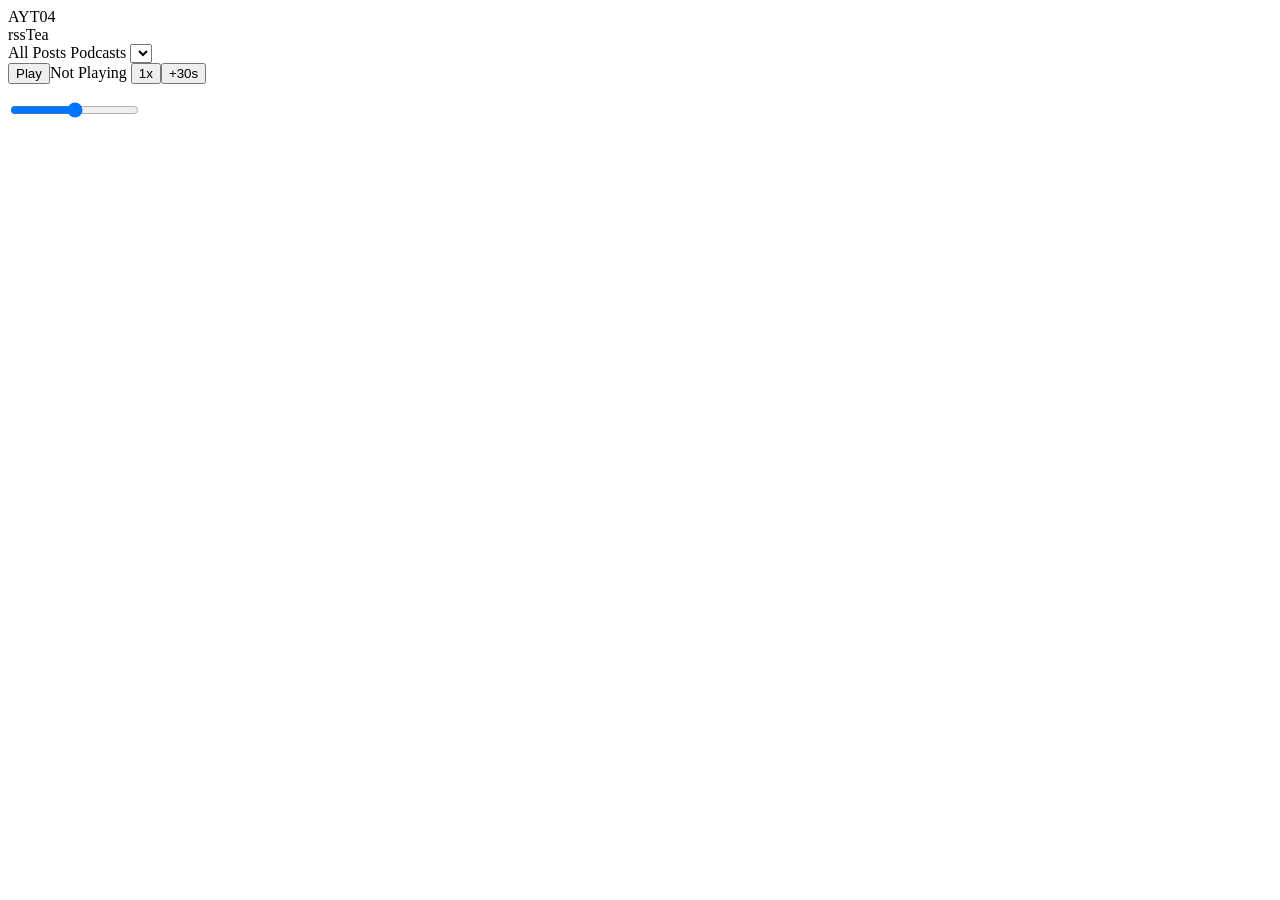
==== base.html @ 6662a685 "more creators" ====
<!DOCTYPE html><html><head>
    <title>AYT04</title>
    <meta name="description" content="rssTea is a fast, lightweight RSS and podcast Web Viewer that can be hosted On Github Pages."/>
    <link rel="shortcut icon" href="favicon.ico"> 
  <link rel="icon" href="favicon.png">
<link rel="manifest" href="manifest.json" />
 <meta name="apple-mobile-web-app-capable" content="yes" />
    <meta name="apple-mobile-web-app-title" content="rdx" />
    <meta   name="apple-mobile-web-app-status-bar-style" content="default" />
     <meta name="viewport" content="width=device-width, initial-scale=1.0, minimum-scale=1.0">
    <meta charset="utf-8">
    <link rel="stylesheet" href="theme.css" type="text/css">
</head>
<body>
<div id="header">AYT04</div>
    <div id="pcwrap">
<div id="filter"><div class="pclogo">rssTea</div><span id="filters">
<span class="tab active">All</span>
<span class="tab">Posts</span>
<span class="tab">Podcasts</span>
<select name="changechannel"><!-- options here --></select></span></div>
<div id="wrap">
<!-- posts here -->
</div>
    </div>
<div id="floating_player">
<div class="player_meta"><button id="playpausebutton">Play</button><span id="title">Not Playing</span> <button id="speed">1x</button><button id="plus30">+30s</button></div>
  <div id="timeline_wrap">
  <ul id="chapters"></ul>
    <span id="current_time"></span>
    <span id="timeline">
<input type="range" id="seekbar" min="0" max="100" step="0.1">
</span>
    <span id="duration"></span>
  </div>
</div>

<script>
const tabs = document.querySelectorAll('.tab');
const posts = document.querySelectorAll('.post');
const select = document.querySelector('select[name="changechannel"]');
let selectedChannel = 'All';

select.addEventListener('change', () =>
{
    selectedChannel = select.value;
    posts.forEach(post =>
    {
        const channel = post.getAttribute('data-channel');
        if (selectedChannel === 'All' || channel === selectedChannel)
        {
            post.style.display = 'block';
        }
        else
        {
            post.style.display = 'none';
        }
    });
    tabs.forEach(tab =>
    {
        tab.classList.remove('active');
        select.classList.add('selected');
    });

});

tabs.forEach(tab =>
{
    tab.addEventListener('click', () =>
    {
        tabs.forEach(tab =>
        {
            tab.classList.remove('active');
        });
        tab.classList.add('active');
        const filter = tab.textContent.trim();
        posts.forEach(post =>
        {
            const audio = parseInt(post.getAttribute('data-audio'));
            const channel = post.getAttribute('data-channel');
            if (filter === 'All' || (filter === 'Posts' && audio === 0) || (filter === 'Podcasts' && audio === 1))
            {
                post.style.display = 'block';
            }
            else
            {
                post.style.display = 'none';
            }
        });

        select.value = 'All';
        select.classList.remove('selected');
    });
});


document.addEventListener('DOMContentLoaded', function ()
{
    const btns = document.querySelectorAll('.audio button[data-aid]');
    let caudio = null;
    let ppBtn = null;
    const fpBtn = document.querySelector('#floating_player #playpausebutton');
    const tl = document.querySelector('#timeline');
    const fsb = document.querySelector('#seekbar');

    fpBtn.addEventListener('click', function ()
    {
        togglePP();
    });

    function togglePP()
    {
        if (caudio && caudio.paused)
        {
            caudio.play();
        }
        else if (caudio)
        {
            caudio.pause();
        }
    }

    tl.addEventListener('input', function (e)
    {
        const seekPercentage = fsb.value;
        const seekTime = (seekPercentage / 100) * caudio.duration;
        caudio.currentTime = seekTime;
    });

    const speeds = [1, 1.2, 1.5, 1.75, 2];
    let currentSpeedIndex = 0;
    document.getElementById('speed').addEventListener('click', () =>
    {
        currentSpeedIndex = (currentSpeedIndex + 1) % speeds.length;
        const speed = speeds[currentSpeedIndex];
        caudio.playbackRate = speed;
        document.getElementById('speed').innerText = speed + 'x';
        updatePositionState();
    });
    document.getElementById('plus30').addEventListener('click', () =>
    {
        caudio.currentTime += 30;
    });

    function updateAudioTime()
    {
        const currentTime = caudio.currentTime;
        const formattedCurrentTime = formatTime(currentTime);
        const formattedDuration = formatTime(caudio.duration);

        document.getElementById('current_time').textContent = formattedCurrentTime;
        document.getElementById('duration').textContent = formattedDuration;
        const progress = (currentTime / caudio.duration) * 100;
        fsb.value = progress;
    }

    function playTime()
    {
        navigator.mediaSession.playbackState = 'playing';
        fpBtn.classList.toggle('playing');
        ppBtn.classList.toggle('playing');
        updatePositionState();
    }

    function pauseTime()
    {
        navigator.mediaSession.playbackState = 'paused';
        fpBtn.classList.toggle('playing');
        ppBtn.classList.toggle('playing');
        updatePositionState();
    }


    function formatTime(time)
    {
        const minutes = Math.floor(time / 60);
        const seconds = Math.floor(time % 60);
        return ('0' + minutes).slice(-2) + ':' + ('0' + seconds).slice(-2);
    }

    btns.forEach(function (btn)
    {
        btn.addEventListener('click', function ()
        {
            const aid = this.getAttribute('data-aid');
            const audioElem = document.querySelector('audio[aid="' + aid + '"]');
            changePlayback(audioElem);
        });
    });

    function changePlayback(audioElem)
    {
        const prevPPBtn = ppBtn;
        ppBtn = document.querySelector('[data-aid="' + audioElem.getAttribute('aid') + '"]');
        const src = audioElem.getAttribute('src');

        if (caudio && caudio !== audioElem)
        {
            caudio.pause();
            caudio.removeEventListener('timeupdate', updateAudioTime);
            caudio.removeEventListener('play', playTime);
            caudio.removeEventListener('pause', pauseTime);

            prevPPBtn.classList.remove('playing');
            fpBtn.classList.remove('playing');
            fsb.value = '0';

            if (audioElem.readyState >= 1)
            {
                startPlayback(audioElem);
            }
            else
            {
                audioElem.addEventListener('loadedmetadata', function ()
                {
                    startPlayback(audioElem);
                });
            }
        }
        else if (caudio)
        {
            togglePP();
        }
        else
        {
            if (audioElem.readyState >= 1)
            {
                startPlayback(audioElem);
            }
            else
            {
                audioElem.addEventListener('loadedmetadata', function ()
                {
                    startPlayback(audioElem);
                });
            }
        }
    }

    function updatePositionState()
    {
        navigator.mediaSession.setPositionState(
        {
            duration: caudio.duration,
            playbackRate: caudio.playbackRate,
            position: caudio.currentTime,
        });
    }

    function startPlayback(audioElem)
    {

        const fp = document.querySelector('#floating_player');
        const closestPost = audioElem.closest('.post');
        document.querySelectorAll('.post.nowplaying').forEach(e => e.classList.remove('nowplaying'));
        closestPost.classList.add('nowplaying');
        const h2text = closestPost.querySelector('h2').textContent;
        document.getElementById('title').innerHTML = h2text;
        caudio = audioElem;
        caudio.addEventListener('timeupdate', updateAudioTime);
        caudio.addEventListener('play', playTime);
        caudio.addEventListener('pause', pauseTime);
        const audioDur = caudio.duration;
        const formattedDur = formatTime(audioDur);
        document.getElementById('duration').textContent = formattedDur;
        fp.style.display = 'block';
        setTimeout(function ()
        {
            fp.classList.add("show");
        }, 10);
        caudio.play();

        document.getElementById('speed').innerText = caudio.playbackRate + 'x';
        const mediaAlbumArt = 'https://images1-focus-opensocial.googleusercontent.com/gadgets/proxy?url=' + encodeURIComponent(closestPost.querySelector('img').src) + '&container=ig';
        navigator.mediaSession.metadata = new MediaMetadata(
        {
            title: h2text,
            artist: closestPost.querySelector('.channel').textContent,
            album: "rssTea",
            artwork: [
        //    {
        //        src: mediaAlbumArt + '&resize_w=128&resize_h=128',
        //        sizes: "128x128",
        //        type: "image/png",
        //    },
        //    {
        //        src: mediaAlbumArt + '&resize_w=96&resize_h=96',
        //        sizes: "96x96",
        //        type: "image/png",
        //    },
        //    {
        //        src: mediaAlbumArt + '&resize_w=192&resize_h=192',
        //        sizes: "192x192",
        //        type: "image/png",
        //    },
            {
                src: closestPost.querySelector('img').src,
            }, ],
        });


        const totalAids = document.querySelectorAll('[data-aid]').length;
        let nextAid = Math.floor(audioElem.getAttribute('aid')) + 1;
        let prevAid = Math.floor(audioElem.getAttribute('aid')) - 1;
        if (nextAid > totalAids - 1)
        {
            nextAid = 0;
        }
        if (prevAid < 0)
        {
            prevAid = totalAids - 1;
        }

        navigator.mediaSession.setActionHandler("play", () =>
        {
            caudio.play();
        });
        navigator.mediaSession.setActionHandler("pause", () =>
        {
            caudio.pause();
        });
        // navigator.mediaSession.setActionHandler("seekto", (details) => {
        //     console.log(details);
        //  if (details.fastSeek && caudio) {
        // const newTime = details.seekTime || 0;
        // caudio.currentTime = newTime;
        //  } else if (caudio) {
        // const currentTime = caudio.currentTime || 0;
        //  const seekTime = details.seekTime || 0;
        //  caudio.currentTime = currentTime + seekTime;
        //  }
        //});


        navigator.mediaSession.setActionHandler(
            'nexttrack',
            () =>
            {
                changePlayback(document.querySelector("[aid=\"" + nextAid + "\"]"));
            }
        );
        navigator.mediaSession.setActionHandler(
            'previoustrack',
            () =>
            {
                changePlayback(document.querySelector("[aid=\"" + prevAid + "\"]"));
            }
        );
        navigator.mediaSession.setActionHandler('seekbackward', (details) =>
        {
            caudio.currentTime = caudio.currentTime - (details.seekOffset || 10);
            updatePositionState();
        });
        navigator.mediaSession.setActionHandler('seekforward', (details) =>
        {
            caudio.currentTime = caudio.currentTime + (details.seekOffset || 10);
            updatePositionState();
        });

    }


});


const deviceWidth = screen.width;
const deviceHeight = screen.height;
const pixelRatio = window.devicePixelRatio || 1;

const canvas = document.createElement('canvas');
const ctx = canvas.getContext('2d');

canvas.width = deviceWidth * pixelRatio;
canvas.height = deviceHeight * pixelRatio;

ctx.fillStyle = 'white';
if (window.matchMedia && window.matchMedia('(prefers-color-scheme: dark)').matches)
{
    ctx.fillStyle = 'black';

}

ctx.fillRect(0, 0, canvas.width, canvas.height);
const iconImage = new Image();
iconImage.src = 'apple-touch-icon.png';

iconImage.onload = function ()
{
    const x = (canvas.width - iconImage.width) / 2;
    const y = (canvas.height - iconImage.height) / 2;

    ctx.drawImage(iconImage, x, y);

    const imageDataURL = canvas.toDataURL('image/png');

    const appleTouchStartupImageLink = document.createElement('link');
    appleTouchStartupImageLink.setAttribute('rel', 'apple-touch-startup-image');
    appleTouchStartupImageLink.setAttribute('href', imageDataURL);
    document.head.appendChild(appleTouchStartupImageLink);
};
        
</script>
</body>
</html>
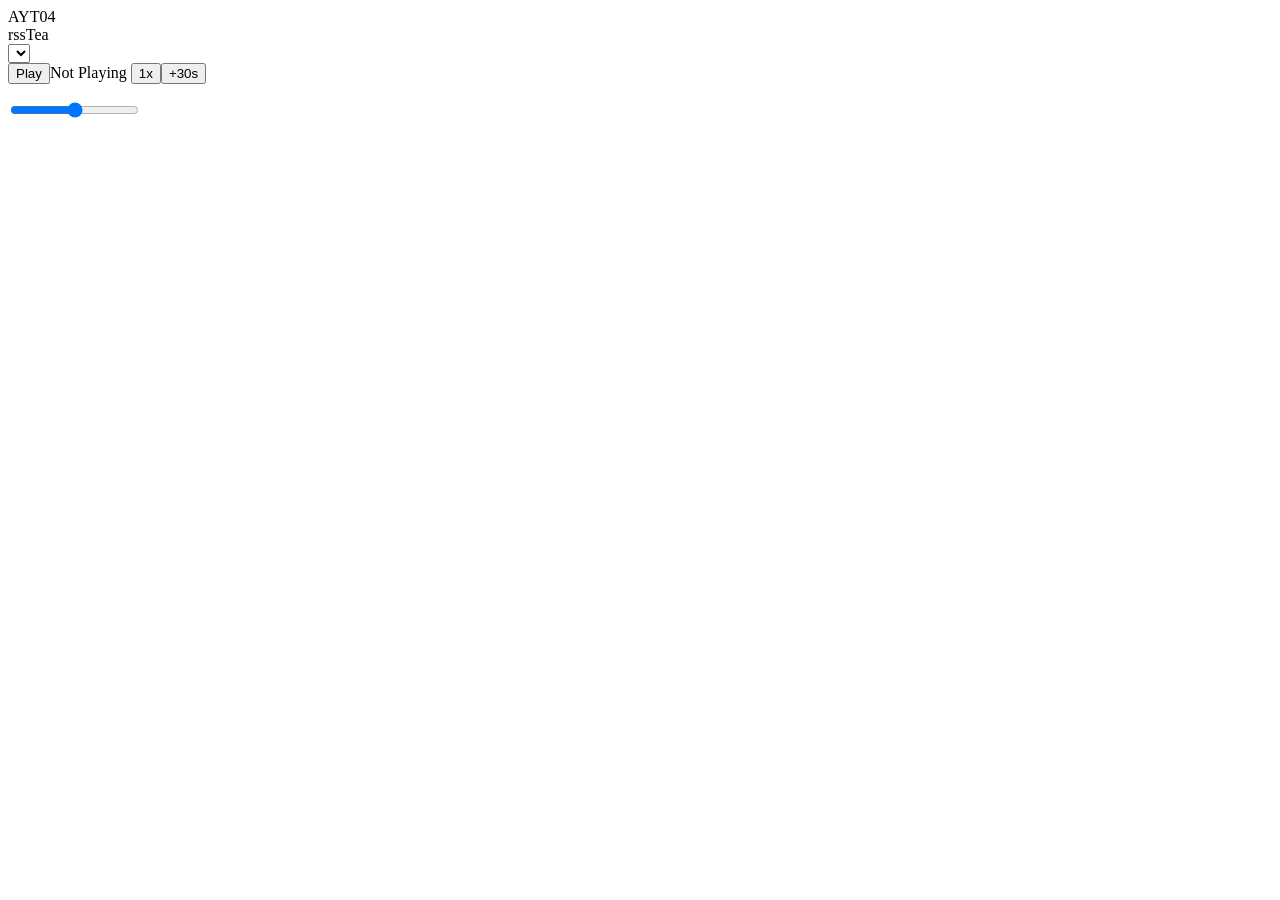
==== commit 35b9a24a: "Update base.html" ====
--- a/base.html
+++ b/base.html
@@ -1,5 +1,5 @@
 <!DOCTYPE html><html><head>
-    <title>AYT04</title>
+    <title>rssTea - RSS Reader Web App Hosted On Github</title>
     <meta name="description" content="rssTea is a fast, lightweight RSS and podcast Web Viewer that can be hosted On Github Pages."/>
     <link rel="shortcut icon" href="favicon.ico"> 
   <link rel="icon" href="favicon.png">
@@ -15,9 +15,6 @@
 <div id="header">AYT04</div>
     <div id="pcwrap">
 <div id="filter"><div class="pclogo">rssTea</div><span id="filters">
-<span class="tab active">All</span>
-<span class="tab">Posts</span>
-<span class="tab">Podcasts</span>
 <select name="changechannel"><!-- options here --></select></span></div>
 <div id="wrap">
 <!-- posts here -->
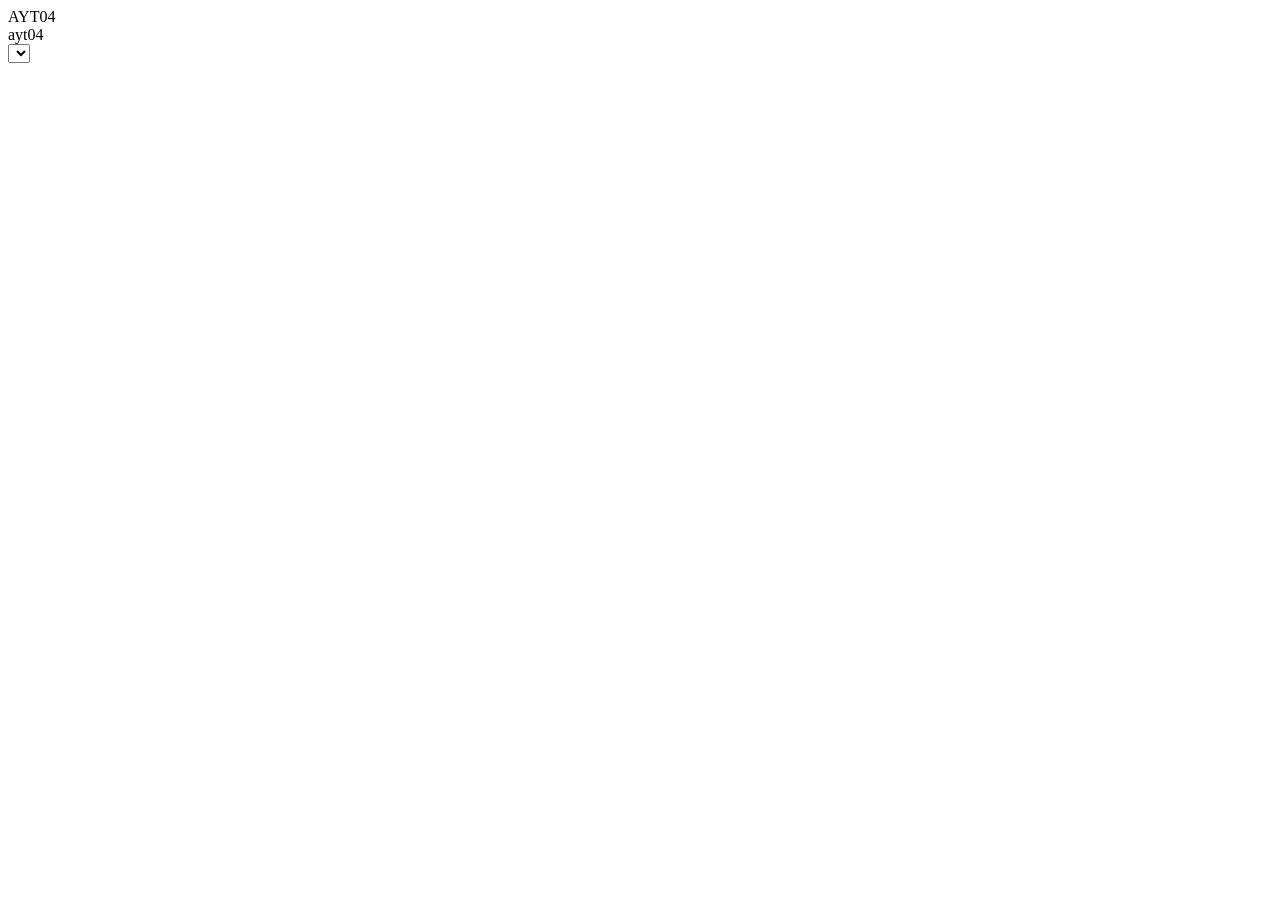
==== commit e8f13d53: "no audio" ====
--- a/base.html
+++ b/base.html
@@ -1,5 +1,5 @@
 <!DOCTYPE html><html><head>
-    <title>rssTea - RSS Reader Web App Hosted On Github</title>
+    <title>AYT04 - RSS Reader</title>
     <meta name="description" content="rssTea is a fast, lightweight RSS and podcast Web Viewer that can be hosted On Github Pages."/>
     <link rel="shortcut icon" href="favicon.ico"> 
   <link rel="icon" href="favicon.png">
@@ -14,25 +14,19 @@
 <body>
 <div id="header">AYT04</div>
     <div id="pcwrap">
-<div id="filter"><div class="pclogo">rssTea</div><span id="filters">
+<div id="filter"><div class="pclogo">ayt04</div><span id="filters">
 <select name="changechannel"><!-- options here --></select></span></div>
 <div id="wrap">
 <!-- posts here -->
-</div>
-    </div>
-<div id="floating_player">
-<div class="player_meta"><button id="playpausebutton">Play</button><span id="title">Not Playing</span> <button id="speed">1x</button><button id="plus30">+30s</button></div>
-  <div id="timeline_wrap">
-  <ul id="chapters"></ul>
-    <span id="current_time"></span>
-    <span id="timeline">
-<input type="range" id="seekbar" min="0" max="100" step="0.1">
-</span>
-    <span id="duration"></span>
-  </div>
-</div>
 
 <script>
+    // I'll plan on studying this later,
+    // not that i don't wanna risk breaking
+    // this, i just want to take some time to adjust and learn
+    // some JS/PHP. I think most of this could be removed as,
+    // I am stripping out audio and podcasting for, since my
+    //feeds aren't podcasts, or more traditionally on youtube,
+    //odysee & PeerTube.
 const tabs = document.querySelectorAll('.tab');
 const posts = document.querySelectorAll('.post');
 const select = document.querySelector('select[name="changechannel"]');
@@ -151,21 +145,21 @@
         fsb.value = progress;
     }
 
-    function playTime()
-    {
-        navigator.mediaSession.playbackState = 'playing';
-        fpBtn.classList.toggle('playing');
-        ppBtn.classList.toggle('playing');
-        updatePositionState();
-    }
-
-    function pauseTime()
-    {
-        navigator.mediaSession.playbackState = 'paused';
-        fpBtn.classList.toggle('playing');
-        ppBtn.classList.toggle('playing');
-        updatePositionState();
-    }
+    // function playTime()
+    // {
+    //     navigator.mediaSession.playbackState = 'playing';
+    //     fpBtn.classList.toggle('playing');
+    //     ppBtn.classList.toggle('playing');
+    //     updatePositionState();
+    // }
+
+    // function pauseTime()
+    // {
+    //     navigator.mediaSession.playbackState = 'paused';
+    //     fpBtn.classList.toggle('playing');
+    //     ppBtn.classList.toggle('playing');
+    //     updatePositionState();
+    // }
 
 
     function formatTime(time)
@@ -175,64 +169,64 @@
         return ('0' + minutes).slice(-2) + ':' + ('0' + seconds).slice(-2);
     }
 
-    btns.forEach(function (btn)
-    {
-        btn.addEventListener('click', function ()
-        {
-            const aid = this.getAttribute('data-aid');
-            const audioElem = document.querySelector('audio[aid="' + aid + '"]');
-            changePlayback(audioElem);
-        });
-    });
-
-    function changePlayback(audioElem)
-    {
-        const prevPPBtn = ppBtn;
-        ppBtn = document.querySelector('[data-aid="' + audioElem.getAttribute('aid') + '"]');
-        const src = audioElem.getAttribute('src');
-
-        if (caudio && caudio !== audioElem)
-        {
-            caudio.pause();
-            caudio.removeEventListener('timeupdate', updateAudioTime);
-            caudio.removeEventListener('play', playTime);
-            caudio.removeEventListener('pause', pauseTime);
-
-            prevPPBtn.classList.remove('playing');
-            fpBtn.classList.remove('playing');
-            fsb.value = '0';
-
-            if (audioElem.readyState >= 1)
-            {
-                startPlayback(audioElem);
-            }
-            else
-            {
-                audioElem.addEventListener('loadedmetadata', function ()
-                {
-                    startPlayback(audioElem);
-                });
-            }
-        }
-        else if (caudio)
-        {
-            togglePP();
-        }
-        else
-        {
-            if (audioElem.readyState >= 1)
-            {
-                startPlayback(audioElem);
-            }
-            else
-            {
-                audioElem.addEventListener('loadedmetadata', function ()
-                {
-                    startPlayback(audioElem);
-                });
-            }
-        }
-    }
+    // btns.forEach(function (btn)
+    // {
+    //     btn.addEventListener('click', function ()
+    //     {
+    //         const aid = this.getAttribute('data-aid');
+    //         const audioElem = document.querySelector('audio[aid="' + aid + '"]');
+    //         changePlayback(audioElem);
+    //     });
+    // });
+
+    // function changePlayback(audioElem)
+    // {
+    //     const prevPPBtn = ppBtn;
+    //     ppBtn = document.querySelector('[data-aid="' + audioElem.getAttribute('aid') + '"]');
+    //     const src = audioElem.getAttribute('src');
+
+    //     if (caudio && caudio !== audioElem)
+    //     {
+    //         caudio.pause();
+    //         caudio.removeEventListener('timeupdate', updateAudioTime);
+    //         caudio.removeEventListener('play', playTime);
+    //         caudio.removeEventListener('pause', pauseTime);
+
+    //         prevPPBtn.classList.remove('playing');
+    //         fpBtn.classList.remove('playing');
+    //         fsb.value = '0';
+
+    //         if (audioElem.readyState >= 1)
+    //         {
+    //             startPlayback(audioElem);
+    //         }
+    //         else
+    //         {
+    //             audioElem.addEventListener('loadedmetadata', function ()
+    //             {
+    //                 startPlayback(audioElem);
+    //             });
+    //         }
+    //     }
+    //     else if (caudio)
+    //     {
+    //         togglePP();
+    //     }
+    //     else
+    //     {
+    //         if (audioElem.readyState >= 1)
+    //         {
+    //             startPlayback(audioElem);
+    //         }
+    //         else
+    //         {
+    //             audioElem.addEventListener('loadedmetadata', function ()
+    //             {
+    //                 startPlayback(audioElem);
+    //             });
+    //         }
+    //     }
+    // }
 
     function updatePositionState()
     {
@@ -244,117 +238,117 @@
         });
     }
 
-    function startPlayback(audioElem)
-    {
-
-        const fp = document.querySelector('#floating_player');
-        const closestPost = audioElem.closest('.post');
-        document.querySelectorAll('.post.nowplaying').forEach(e => e.classList.remove('nowplaying'));
-        closestPost.classList.add('nowplaying');
-        const h2text = closestPost.querySelector('h2').textContent;
-        document.getElementById('title').innerHTML = h2text;
-        caudio = audioElem;
-        caudio.addEventListener('timeupdate', updateAudioTime);
-        caudio.addEventListener('play', playTime);
-        caudio.addEventListener('pause', pauseTime);
-        const audioDur = caudio.duration;
-        const formattedDur = formatTime(audioDur);
-        document.getElementById('duration').textContent = formattedDur;
-        fp.style.display = 'block';
-        setTimeout(function ()
-        {
-            fp.classList.add("show");
-        }, 10);
-        caudio.play();
-
-        document.getElementById('speed').innerText = caudio.playbackRate + 'x';
-        const mediaAlbumArt = 'https://images1-focus-opensocial.googleusercontent.com/gadgets/proxy?url=' + encodeURIComponent(closestPost.querySelector('img').src) + '&container=ig';
-        navigator.mediaSession.metadata = new MediaMetadata(
-        {
-            title: h2text,
-            artist: closestPost.querySelector('.channel').textContent,
-            album: "rssTea",
-            artwork: [
-        //    {
-        //        src: mediaAlbumArt + '&resize_w=128&resize_h=128',
-        //        sizes: "128x128",
-        //        type: "image/png",
-        //    },
-        //    {
-        //        src: mediaAlbumArt + '&resize_w=96&resize_h=96',
-        //        sizes: "96x96",
-        //        type: "image/png",
-        //    },
-        //    {
-        //        src: mediaAlbumArt + '&resize_w=192&resize_h=192',
-        //        sizes: "192x192",
-        //        type: "image/png",
-        //    },
-            {
-                src: closestPost.querySelector('img').src,
-            }, ],
-        });
-
-
-        const totalAids = document.querySelectorAll('[data-aid]').length;
-        let nextAid = Math.floor(audioElem.getAttribute('aid')) + 1;
-        let prevAid = Math.floor(audioElem.getAttribute('aid')) - 1;
-        if (nextAid > totalAids - 1)
-        {
-            nextAid = 0;
-        }
-        if (prevAid < 0)
-        {
-            prevAid = totalAids - 1;
-        }
-
-        navigator.mediaSession.setActionHandler("play", () =>
-        {
-            caudio.play();
-        });
-        navigator.mediaSession.setActionHandler("pause", () =>
-        {
-            caudio.pause();
-        });
-        // navigator.mediaSession.setActionHandler("seekto", (details) => {
-        //     console.log(details);
-        //  if (details.fastSeek && caudio) {
-        // const newTime = details.seekTime || 0;
-        // caudio.currentTime = newTime;
-        //  } else if (caudio) {
-        // const currentTime = caudio.currentTime || 0;
-        //  const seekTime = details.seekTime || 0;
-        //  caudio.currentTime = currentTime + seekTime;
-        //  }
-        //});
-
-
-        navigator.mediaSession.setActionHandler(
-            'nexttrack',
-            () =>
-            {
-                changePlayback(document.querySelector("[aid=\"" + nextAid + "\"]"));
-            }
-        );
-        navigator.mediaSession.setActionHandler(
-            'previoustrack',
-            () =>
-            {
-                changePlayback(document.querySelector("[aid=\"" + prevAid + "\"]"));
-            }
-        );
-        navigator.mediaSession.setActionHandler('seekbackward', (details) =>
-        {
-            caudio.currentTime = caudio.currentTime - (details.seekOffset || 10);
-            updatePositionState();
-        });
-        navigator.mediaSession.setActionHandler('seekforward', (details) =>
-        {
-            caudio.currentTime = caudio.currentTime + (details.seekOffset || 10);
-            updatePositionState();
-        });
-
-    }
+    // function startPlayback(audioElem)
+    // {
+
+    //     const fp = document.querySelector('#floating_player');
+    //     const closestPost = audioElem.closest('.post');
+    //     document.querySelectorAll('.post.nowplaying').forEach(e => e.classList.remove('nowplaying'));
+    //     closestPost.classList.add('nowplaying');
+    //     const h2text = closestPost.querySelector('h2').textContent;
+    //     document.getElementById('title').innerHTML = h2text;
+    //     caudio = audioElem;
+    //     caudio.addEventListener('timeupdate', updateAudioTime);
+    //     caudio.addEventListener('play', playTime);
+    //     caudio.addEventListener('pause', pauseTime);
+    //     const audioDur = caudio.duration;
+    //     const formattedDur = formatTime(audioDur);
+    //     document.getElementById('duration').textContent = formattedDur;
+    //     fp.style.display = 'block';
+    //     setTimeout(function ()
+    //     {
+    //         fp.classList.add("show");
+    //     }, 10);
+    //     caudio.play();
+
+    //     document.getElementById('speed').innerText = caudio.playbackRate + 'x';
+    //     const mediaAlbumArt = 'https://images1-focus-opensocial.googleusercontent.com/gadgets/proxy?url=' + encodeURIComponent(closestPost.querySelector('img').src) + '&container=ig';
+    //     navigator.mediaSession.metadata = new MediaMetadata(
+    //     {
+    //         title: h2text,
+    //         artist: closestPost.querySelector('.channel').textContent,
+    //         album: "rssTea",
+    //         artwork: [
+    //     //    {
+    //     //        src: mediaAlbumArt + '&resize_w=128&resize_h=128',
+    //     //        sizes: "128x128",
+    //     //        type: "image/png",
+    //     //    },
+    //     //    {
+    //     //        src: mediaAlbumArt + '&resize_w=96&resize_h=96',
+    //     //        sizes: "96x96",
+    //     //        type: "image/png",
+    //     //    },
+    //     //    {
+    //     //        src: mediaAlbumArt + '&resize_w=192&resize_h=192',
+    //     //        sizes: "192x192",
+    //     //        type: "image/png",
+    //     //    },
+    //         {
+    //             src: closestPost.querySelector('img').src,
+    //         }, ],
+    //     });
+
+
+    //     const totalAids = document.querySelectorAll('[data-aid]').length;
+    //     let nextAid = Math.floor(audioElem.getAttribute('aid')) + 1;
+    //     let prevAid = Math.floor(audioElem.getAttribute('aid')) - 1;
+    //     if (nextAid > totalAids - 1)
+    //     {
+    //         nextAid = 0;
+    //     }
+    //     if (prevAid < 0)
+    //     {
+    //         prevAid = totalAids - 1;
+    //     }
+
+    //     navigator.mediaSession.setActionHandler("play", () =>
+    //     {
+    //         caudio.play();
+    //     });
+    //     navigator.mediaSession.setActionHandler("pause", () =>
+    //     {
+    //         caudio.pause();
+    //     });
+    //     // navigator.mediaSession.setActionHandler("seekto", (details) => {
+    //     //     console.log(details);
+    //     //  if (details.fastSeek && caudio) {
+    //     // const newTime = details.seekTime || 0;
+    //     // caudio.currentTime = newTime;
+    //     //  } else if (caudio) {
+    //     // const currentTime = caudio.currentTime || 0;
+    //     //  const seekTime = details.seekTime || 0;
+    //     //  caudio.currentTime = currentTime + seekTime;
+    //     //  }
+    //     //});
+
+
+    //     navigator.mediaSession.setActionHandler(
+    //         'nexttrack',
+    //         () =>
+    //         {
+    //             changePlayback(document.querySelector("[aid=\"" + nextAid + "\"]"));
+    //         }
+    //     );
+    //     navigator.mediaSession.setActionHandler(
+    //         'previoustrack',
+    //         () =>
+    //         {
+    //             changePlayback(document.querySelector("[aid=\"" + prevAid + "\"]"));
+    //         }
+    //     );
+    //     navigator.mediaSession.setActionHandler('seekbackward', (details) =>
+    //     {
+    //         caudio.currentTime = caudio.currentTime - (details.seekOffset || 10);
+    //         updatePositionState();
+    //     });
+    //     navigator.mediaSession.setActionHandler('seekforward', (details) =>
+    //     {
+    //         caudio.currentTime = caudio.currentTime + (details.seekOffset || 10);
+    //         updatePositionState();
+    //     });
+
+    // }
 
 
 });
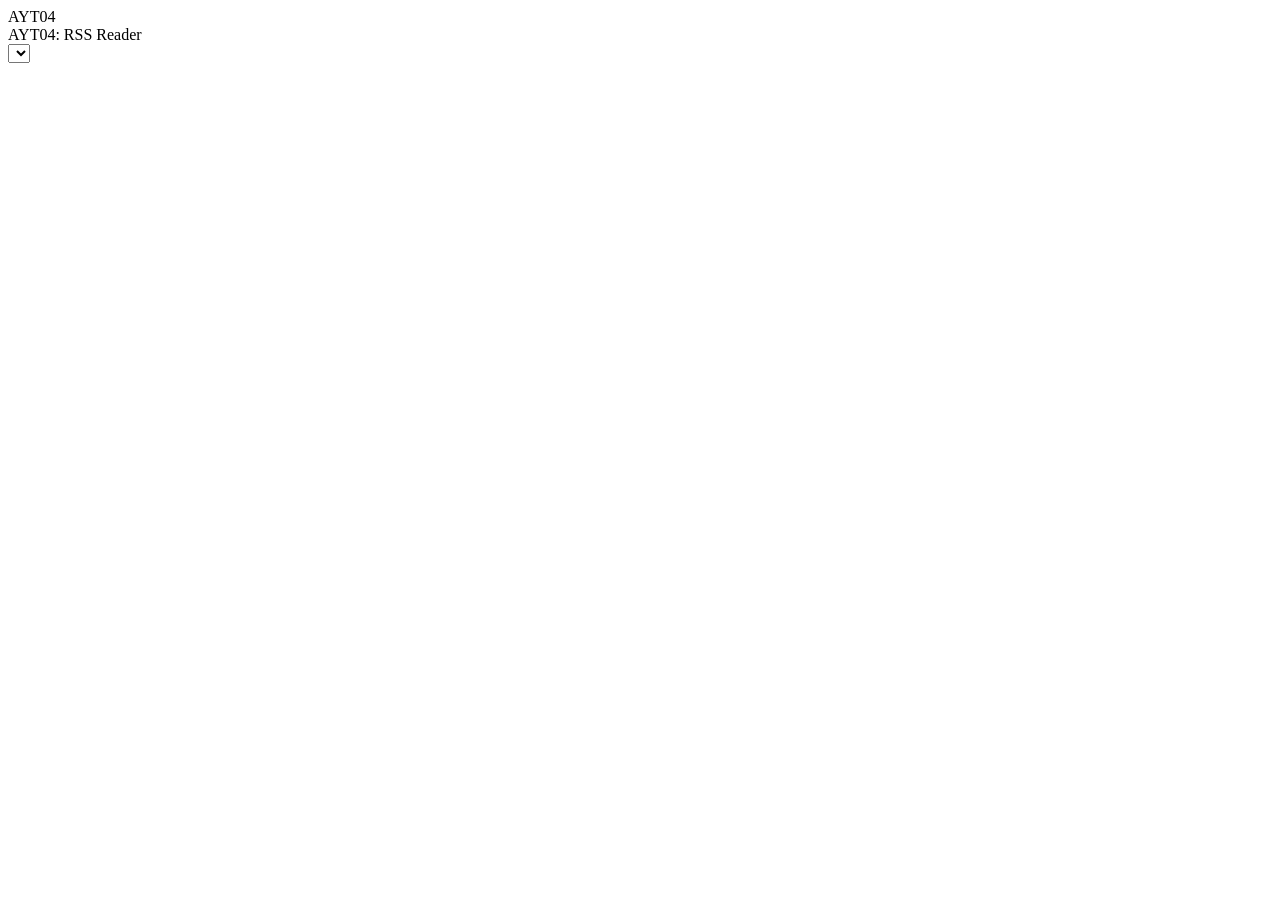
==== commit 60c600bc: "audio v2" ====
--- a/base.html
+++ b/base.html
@@ -14,7 +14,7 @@
 <body>
 <div id="header">AYT04</div>
     <div id="pcwrap">
-<div id="filter"><div class="pclogo">ayt04</div><span id="filters">
+<div id="filter"><div class="pclogo">AYT04: RSS Reader</div><span id="filters">
 <select name="changechannel"><!-- options here --></select></span></div>
 <div id="wrap">
 <!-- posts here -->
@@ -27,6 +27,8 @@
     // I am stripping out audio and podcasting for, since my
     //feeds aren't podcasts, or more traditionally on youtube,
     //odysee & PeerTube.
+    // UPDATE:
+    // I think, i hope this works..
 const tabs = document.querySelectorAll('.tab');
 const posts = document.querySelectorAll('.post');
 const select = document.querySelector('select[name="changechannel"]');
@@ -52,304 +54,6 @@
         tab.classList.remove('active');
         select.classList.add('selected');
     });
-
-});
-
-tabs.forEach(tab =>
-{
-    tab.addEventListener('click', () =>
-    {
-        tabs.forEach(tab =>
-        {
-            tab.classList.remove('active');
-        });
-        tab.classList.add('active');
-        const filter = tab.textContent.trim();
-        posts.forEach(post =>
-        {
-            const audio = parseInt(post.getAttribute('data-audio'));
-            const channel = post.getAttribute('data-channel');
-            if (filter === 'All' || (filter === 'Posts' && audio === 0) || (filter === 'Podcasts' && audio === 1))
-            {
-                post.style.display = 'block';
-            }
-            else
-            {
-                post.style.display = 'none';
-            }
-        });
-
-        select.value = 'All';
-        select.classList.remove('selected');
-    });
-});
-
-
-document.addEventListener('DOMContentLoaded', function ()
-{
-    const btns = document.querySelectorAll('.audio button[data-aid]');
-    let caudio = null;
-    let ppBtn = null;
-    const fpBtn = document.querySelector('#floating_player #playpausebutton');
-    const tl = document.querySelector('#timeline');
-    const fsb = document.querySelector('#seekbar');
-
-    fpBtn.addEventListener('click', function ()
-    {
-        togglePP();
-    });
-
-    function togglePP()
-    {
-        if (caudio && caudio.paused)
-        {
-            caudio.play();
-        }
-        else if (caudio)
-        {
-            caudio.pause();
-        }
-    }
-
-    tl.addEventListener('input', function (e)
-    {
-        const seekPercentage = fsb.value;
-        const seekTime = (seekPercentage / 100) * caudio.duration;
-        caudio.currentTime = seekTime;
-    });
-
-    const speeds = [1, 1.2, 1.5, 1.75, 2];
-    let currentSpeedIndex = 0;
-    document.getElementById('speed').addEventListener('click', () =>
-    {
-        currentSpeedIndex = (currentSpeedIndex + 1) % speeds.length;
-        const speed = speeds[currentSpeedIndex];
-        caudio.playbackRate = speed;
-        document.getElementById('speed').innerText = speed + 'x';
-        updatePositionState();
-    });
-    document.getElementById('plus30').addEventListener('click', () =>
-    {
-        caudio.currentTime += 30;
-    });
-
-    function updateAudioTime()
-    {
-        const currentTime = caudio.currentTime;
-        const formattedCurrentTime = formatTime(currentTime);
-        const formattedDuration = formatTime(caudio.duration);
-
-        document.getElementById('current_time').textContent = formattedCurrentTime;
-        document.getElementById('duration').textContent = formattedDuration;
-        const progress = (currentTime / caudio.duration) * 100;
-        fsb.value = progress;
-    }
-
-    // function playTime()
-    // {
-    //     navigator.mediaSession.playbackState = 'playing';
-    //     fpBtn.classList.toggle('playing');
-    //     ppBtn.classList.toggle('playing');
-    //     updatePositionState();
-    // }
-
-    // function pauseTime()
-    // {
-    //     navigator.mediaSession.playbackState = 'paused';
-    //     fpBtn.classList.toggle('playing');
-    //     ppBtn.classList.toggle('playing');
-    //     updatePositionState();
-    // }
-
-
-    function formatTime(time)
-    {
-        const minutes = Math.floor(time / 60);
-        const seconds = Math.floor(time % 60);
-        return ('0' + minutes).slice(-2) + ':' + ('0' + seconds).slice(-2);
-    }
-
-    // btns.forEach(function (btn)
-    // {
-    //     btn.addEventListener('click', function ()
-    //     {
-    //         const aid = this.getAttribute('data-aid');
-    //         const audioElem = document.querySelector('audio[aid="' + aid + '"]');
-    //         changePlayback(audioElem);
-    //     });
-    // });
-
-    // function changePlayback(audioElem)
-    // {
-    //     const prevPPBtn = ppBtn;
-    //     ppBtn = document.querySelector('[data-aid="' + audioElem.getAttribute('aid') + '"]');
-    //     const src = audioElem.getAttribute('src');
-
-    //     if (caudio && caudio !== audioElem)
-    //     {
-    //         caudio.pause();
-    //         caudio.removeEventListener('timeupdate', updateAudioTime);
-    //         caudio.removeEventListener('play', playTime);
-    //         caudio.removeEventListener('pause', pauseTime);
-
-    //         prevPPBtn.classList.remove('playing');
-    //         fpBtn.classList.remove('playing');
-    //         fsb.value = '0';
-
-    //         if (audioElem.readyState >= 1)
-    //         {
-    //             startPlayback(audioElem);
-    //         }
-    //         else
-    //         {
-    //             audioElem.addEventListener('loadedmetadata', function ()
-    //             {
-    //                 startPlayback(audioElem);
-    //             });
-    //         }
-    //     }
-    //     else if (caudio)
-    //     {
-    //         togglePP();
-    //     }
-    //     else
-    //     {
-    //         if (audioElem.readyState >= 1)
-    //         {
-    //             startPlayback(audioElem);
-    //         }
-    //         else
-    //         {
-    //             audioElem.addEventListener('loadedmetadata', function ()
-    //             {
-    //                 startPlayback(audioElem);
-    //             });
-    //         }
-    //     }
-    // }
-
-    function updatePositionState()
-    {
-        navigator.mediaSession.setPositionState(
-        {
-            duration: caudio.duration,
-            playbackRate: caudio.playbackRate,
-            position: caudio.currentTime,
-        });
-    }
-
-    // function startPlayback(audioElem)
-    // {
-
-    //     const fp = document.querySelector('#floating_player');
-    //     const closestPost = audioElem.closest('.post');
-    //     document.querySelectorAll('.post.nowplaying').forEach(e => e.classList.remove('nowplaying'));
-    //     closestPost.classList.add('nowplaying');
-    //     const h2text = closestPost.querySelector('h2').textContent;
-    //     document.getElementById('title').innerHTML = h2text;
-    //     caudio = audioElem;
-    //     caudio.addEventListener('timeupdate', updateAudioTime);
-    //     caudio.addEventListener('play', playTime);
-    //     caudio.addEventListener('pause', pauseTime);
-    //     const audioDur = caudio.duration;
-    //     const formattedDur = formatTime(audioDur);
-    //     document.getElementById('duration').textContent = formattedDur;
-    //     fp.style.display = 'block';
-    //     setTimeout(function ()
-    //     {
-    //         fp.classList.add("show");
-    //     }, 10);
-    //     caudio.play();
-
-    //     document.getElementById('speed').innerText = caudio.playbackRate + 'x';
-    //     const mediaAlbumArt = 'https://images1-focus-opensocial.googleusercontent.com/gadgets/proxy?url=' + encodeURIComponent(closestPost.querySelector('img').src) + '&container=ig';
-    //     navigator.mediaSession.metadata = new MediaMetadata(
-    //     {
-    //         title: h2text,
-    //         artist: closestPost.querySelector('.channel').textContent,
-    //         album: "rssTea",
-    //         artwork: [
-    //     //    {
-    //     //        src: mediaAlbumArt + '&resize_w=128&resize_h=128',
-    //     //        sizes: "128x128",
-    //     //        type: "image/png",
-    //     //    },
-    //     //    {
-    //     //        src: mediaAlbumArt + '&resize_w=96&resize_h=96',
-    //     //        sizes: "96x96",
-    //     //        type: "image/png",
-    //     //    },
-    //     //    {
-    //     //        src: mediaAlbumArt + '&resize_w=192&resize_h=192',
-    //     //        sizes: "192x192",
-    //     //        type: "image/png",
-    //     //    },
-    //         {
-    //             src: closestPost.querySelector('img').src,
-    //         }, ],
-    //     });
-
-
-    //     const totalAids = document.querySelectorAll('[data-aid]').length;
-    //     let nextAid = Math.floor(audioElem.getAttribute('aid')) + 1;
-    //     let prevAid = Math.floor(audioElem.getAttribute('aid')) - 1;
-    //     if (nextAid > totalAids - 1)
-    //     {
-    //         nextAid = 0;
-    //     }
-    //     if (prevAid < 0)
-    //     {
-    //         prevAid = totalAids - 1;
-    //     }
-
-    //     navigator.mediaSession.setActionHandler("play", () =>
-    //     {
-    //         caudio.play();
-    //     });
-    //     navigator.mediaSession.setActionHandler("pause", () =>
-    //     {
-    //         caudio.pause();
-    //     });
-    //     // navigator.mediaSession.setActionHandler("seekto", (details) => {
-    //     //     console.log(details);
-    //     //  if (details.fastSeek && caudio) {
-    //     // const newTime = details.seekTime || 0;
-    //     // caudio.currentTime = newTime;
-    //     //  } else if (caudio) {
-    //     // const currentTime = caudio.currentTime || 0;
-    //     //  const seekTime = details.seekTime || 0;
-    //     //  caudio.currentTime = currentTime + seekTime;
-    //     //  }
-    //     //});
-
-
-    //     navigator.mediaSession.setActionHandler(
-    //         'nexttrack',
-    //         () =>
-    //         {
-    //             changePlayback(document.querySelector("[aid=\"" + nextAid + "\"]"));
-    //         }
-    //     );
-    //     navigator.mediaSession.setActionHandler(
-    //         'previoustrack',
-    //         () =>
-    //         {
-    //             changePlayback(document.querySelector("[aid=\"" + prevAid + "\"]"));
-    //         }
-    //     );
-    //     navigator.mediaSession.setActionHandler('seekbackward', (details) =>
-    //     {
-    //         caudio.currentTime = caudio.currentTime - (details.seekOffset || 10);
-    //         updatePositionState();
-    //     });
-    //     navigator.mediaSession.setActionHandler('seekforward', (details) =>
-    //     {
-    //         caudio.currentTime = caudio.currentTime + (details.seekOffset || 10);
-    //         updatePositionState();
-    //     });
-
-    // }
-
 
 });
 
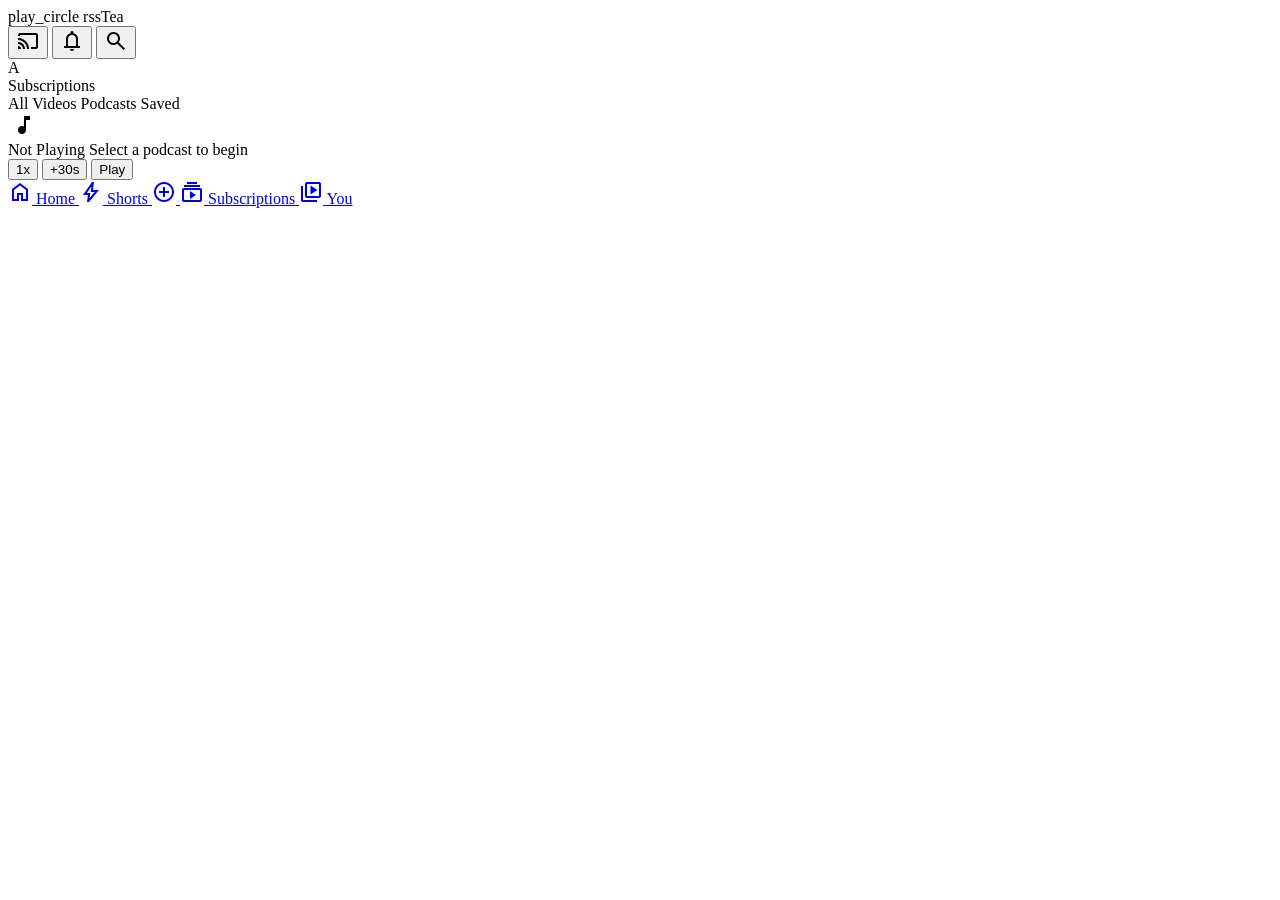
==== commit dca5c5d1: "just a youtube styles UI" ====
--- a/base.html
+++ b/base.html
@@ -1,99 +1,464 @@
-<!DOCTYPE html><html><head>
-    <title>AYT04 - RSS Reader</title>
-    <meta name="description" content="rssTea is a fast, lightweight RSS and podcast Web Viewer that can be hosted On Github Pages."/>
+<!DOCTYPE html>
+<html lang="en">
+<head>
+    <meta charset="utf-8">
+    <meta name="viewport" content="width=device-width, initial-scale=1.0, minimum-scale=1.0, maximum-scale=1.0, user-scalable=no, viewport-fit=cover">
+    <title>AYT04 - YouTube Subscriptions</title>
+    <meta name="description" content="rssTea is a premium YouTube Subscriptions & audio web viewer formatted to mimic the official mobile app experience."/>
+    
+    <!-- Shortcut Favicons -->
     <link rel="shortcut icon" href="favicon.ico"> 
-  <link rel="icon" href="favicon.png">
-<link rel="manifest" href="manifest.json" />
- <meta name="apple-mobile-web-app-capable" content="yes" />
-    <meta name="apple-mobile-web-app-title" content="rdx" />
-    <meta   name="apple-mobile-web-app-status-bar-style" content="default" />
-     <meta name="viewport" content="width=device-width, initial-scale=1.0, minimum-scale=1.0">
-    <meta charset="utf-8">
+    <link rel="icon" href="favicon.png">
+    <link rel="manifest" href="manifest.json" />
+    
+    <!-- iOS App Integration Support -->
+    <meta name="apple-mobile-web-app-capable" content="yes" />
+    <meta name="apple-mobile-web-app-title" content="YouTube" />
+    <meta name="apple-mobile-web-app-status-bar-style" content="black-translucent" />
+    
+    <!-- Official YouTube Fonts & Material Symbols Styling -->
+    <link rel="preconnect" href="https://fonts.googleapis.com">
+    <link rel="preconnect" href="https://fonts.gstatic.com" crossorigin>
+    <link href="https://fonts.googleapis.com/css2?family=Roboto:wght@300;400;500;700;900&family=Material+Symbols+Outlined:opsz,wght,FILL,GRAD@20..48,100..700,0..1,-50..200&display=swap" rel="stylesheet">
+    
     <link rel="stylesheet" href="theme.css" type="text/css">
 </head>
 <body>
-<div id="header">AYT04</div>
+
+    <!-- Premium Mobile Top Navigation Bar -->
+    <div id="yt-mobile-header">
+        <div class="header-left">
+            <span class="yt-logo-icon">play_circle</span>
+            <span class="yt-logo-text">rssTea</span>
+        </div>
+        <div class="header-right">
+            <button class="header-action-btn"><span class="material-symbols-outlined">cast</span></button>
+            <button class="header-action-btn badge-btn">
+                <span class="material-symbols-outlined">notifications</span>
+                <span class="badge-dot"></span>
+            </button>
+            <button class="header-action-btn" id="search-trigger"><span class="material-symbols-outlined">search</span></button>
+            <div class="profile-avatar-circle">A</div>
+        </div>
+    </div>
+
+    <!-- Main Container Grid -->
     <div id="pcwrap">
-<div id="filter"><div class="pclogo">AYT04: RSS Reader</div><span id="filters">
-<select name="changechannel"><!-- options here --></select></span></div>
-<div id="wrap">
-<!-- posts here -->
-
-<script>
-    // I'll plan on studying this later,
-    // not that i don't wanna risk breaking
-    // this, i just want to take some time to adjust and learn
-    // some JS/PHP. I think most of this could be removed as,
-    // I am stripping out audio and podcasting for, since my
-    //feeds aren't podcasts, or more traditionally on youtube,
-    //odysee & PeerTube.
-    // UPDATE:
-    // I think, i hope this works..
-const tabs = document.querySelectorAll('.tab');
-const posts = document.querySelectorAll('.post');
-const select = document.querySelector('select[name="changechannel"]');
-let selectedChannel = 'All';
-
-select.addEventListener('change', () =>
-{
-    selectedChannel = select.value;
-    posts.forEach(post =>
-    {
-        const channel = post.getAttribute('data-channel');
-        if (selectedChannel === 'All' || channel === selectedChannel)
-        {
-            post.style.display = 'block';
-        }
-        else
-        {
-            post.style.display = 'none';
-        }
+        
+        <!-- Channels & Subscriptions Horizontal Sliding Panel -->
+        <div id="filter">
+            <div class="pclogo">
+                <span class="logo-red-dot"></span> Subscriptions
+            </div>
+            
+            <!-- Hide the legacy dropdown selection but preserve its logic for DOM updates -->
+            <select name="changechannel" style="display:none;">
+                <!-- options here -->
+            </select>
+            
+            <!-- Beautiful dynamic circular channel list container -->
+            <div id="filters-bar">
+                <!-- Javascript will dynamically build YouTube channel circles here -->
+            </div>
+            
+            <!-- YouTube Sub-Bar Category Filter Chips -->
+            <div id="category-chips-row">
+                <span class="tab active">All</span>
+                <span class="tab">Videos</span>
+                <span class="tab">Podcasts</span>
+                <span class="tab">Saved</span>
+            </div>
+        </div>
+
+        <!-- Video Subscription Feed Stack -->
+        <div id="wrap">
+            <!-- posts here -->
+        </div>
+
+    </div>
+
+    <!-- YouTube Premium Backdrop-blurred Floating Mini Player -->
+    <div id="floating_player">
+        <!-- Thin red line timeline bar indicating play state -->
+        <div id="mini-progress-track">
+            <div id="mini-progress-fill" style="width: 0%;"></div>
+        </div>
+        
+        <div class="player_meta">
+            <div class="player-left">
+                <!-- Thumbnail of current track inside player -->
+                <div id="player-thumb-container">
+                    <img id="player-current-thumb" src="favicon.png" alt="" />
+                    <span class="material-symbols-outlined music-note-icon">music_note</span>
+                </div>
+                <div class="player-text-info">
+                    <span id="title">Not Playing</span>
+                    <span id="player-subtitle">Select a podcast to begin</span>
+                </div>
+            </div>
+            
+            <div class="player-controls">
+                <button id="speed" title="Playback Speed">1x</button>
+                <button id="plus30" title="Skip Forward 30 Seconds">+30s</button>
+                <button id="playpausebutton" title="Play/Pause">Play</button>
+            </div>
+        </div>
+
+        <div id="timeline_wrap" style="display: none;">
+            <span id="current_time">00:00</span>
+            <span id="timeline">
+                <input type="range" id="seekbar" min="0" max="100" step="0.1" value="0">
+            </span>
+            <span id="duration">00:00</span>
+        </div>
+    </div>
+
+    <!-- Authentic Fixed YouTube Mobile Bottom Navigation Bar -->
+    <div id="yt-bottom-navigation">
+        <a href="#" class="nav-item">
+            <span class="material-symbols-outlined">home</span>
+            <span class="nav-label">Home</span>
+        </a>
+        <a href="#" class="nav-item">
+            <span class="material-symbols-outlined">bolt</span>
+            <span class="nav-label">Shorts</span>
+        </a>
+        <a href="#" class="nav-item create-btn">
+            <span class="material-symbols-outlined">add_circle</span>
+        </a>
+        <a href="#" class="nav-item active">
+            <span class="material-symbols-outlined icon-fill">subscriptions</span>
+            <span class="nav-label">Subscriptions</span>
+        </a>
+        <a href="#" class="nav-item">
+            <span class="material-symbols-outlined">video_library</span>
+            <span class="nav-label">You</span>
+        </a>
+    </div>
+
+    <script>
+    document.addEventListener('DOMContentLoaded', function() {
+        const tabs = document.querySelectorAll('.tab');
+        const posts = document.querySelectorAll('.post');
+        const select = document.querySelector('select[name="changechannel"]');
+        let selectedChannel = 'All';
+
+        // Legacy Select compatibility listener
+        if (select) {
+            select.addEventListener('change', () => {
+                selectedChannel = select.value;
+                posts.forEach(post => {
+                    const channel = post.getAttribute('data-channel');
+                    if (selectedChannel === 'All' || channel === selectedChannel) {
+                        post.style.display = 'flex';
+                    } else {
+                        post.style.display = 'none';
+                    }
+                });
+            });
+        }
+
+        // Dynamically build Horizontal Channel Filter circles row mimicking Subscriptions tab
+        function buildDynamicChannels() {
+            const filtersBar = document.getElementById('filters-bar');
+            if (!filtersBar || !select) return;
+
+            const channelsRow = document.createElement('div');
+            channelsRow.className = 'yt-channel-row';
+
+            // Loop through select options generated by PHP
+            const options = Array.from(select.options);
+            options.forEach((opt, idx) => {
+                const val = opt.value;
+                const isAll = val === 'All';
+
+                const item = document.createElement('div');
+                item.className = `yt-channel-item ${isAll ? 'active' : ''}`;
+                item.setAttribute('data-value', val);
+
+                // Find a matching post thumbnail to use as channel avatar fallback
+                let avatarHtml = '';
+                if (isAll) {
+                    avatarHtml = `<span class="material-symbols-outlined yt-all-icon">compass_calibration</span>`;
+                } else {
+                    const matchedPost = document.querySelector(`.post[data-channel="${val}"]`);
+                    const postImg = matchedPost ? matchedPost.querySelector('.yt-channel-avatar')?.src : '';
+                    if (postImg) {
+                        avatarHtml = `<img src="${postImg}" alt="${val}" />`;
+                    } else {
+                        const letter = val.charAt(0).toUpperCase();
+                        avatarHtml = `<div class="yt-avatar-fallback">${letter}</div>`;
+                    }
+                }
+
+                // Simulate high-fidelity notification dots on subscriptions
+                const hasUpdates = !isAll && (idx % 2 === 0);
+                const updateDot = hasUpdates ? `<span class="yt-channel-dot"></span>` : '';
+
+                item.innerHTML = `
+                    <div class="yt-channel-circle">
+                        ${avatarHtml}
+                        ${updateDot}
+                    </div>
+                    <span class="yt-channel-label">${isAll ? 'All' : opt.text}</span>
+                `;
+
+                // Channel Circle tap/click handler
+                item.addEventListener('click', () => {
+                    document.querySelectorAll('.yt-channel-item').forEach(el => el.classList.remove('active'));
+                    item.classList.add('active');
+
+                    // Filter posts via select component
+                    select.value = val;
+                    select.dispatchEvent(new Event('change'));
+
+                    // Reset Category chips to all
+                    tabs.forEach(t => t.classList.remove('active'));
+                    tabs[0].classList.add('active');
+
+                    // Scroll category chip bar cleanly
+                    item.scrollIntoView({ behavior: 'smooth', block: 'nearest', inline: 'center' });
+                });
+
+                channelsRow.appendChild(item);
+            });
+
+            filtersBar.innerHTML = '';
+            filtersBar.appendChild(channelsRow);
+        }
+
+        buildDynamicChannels();
+
+        // Sub-Bar Category tabs filter logic (All, Videos, Podcasts)
+        tabs.forEach(tab => {
+            tab.addEventListener('click', () => {
+                tabs.forEach(t => t.classList.remove('active'));
+                tab.classList.add('active');
+
+                const filterText = tab.textContent.trim();
+                posts.forEach(post => {
+                    const isAudio = parseInt(post.getAttribute('data-audio')) === 1;
+                    const channel = post.getAttribute('data-channel');
+
+                    // Ensure we respect current channel selection in select too
+                    const currentCh = select ? select.value : 'All';
+                    const matchesCh = (currentCh === 'All' || channel === currentCh);
+
+                    if (matchesCh) {
+                        if (filterText === 'All') {
+                            post.style.display = 'flex';
+                        } else if (filterText === 'Videos' && !isAudio) {
+                            post.style.display = 'flex';
+                        } else if (filterText === 'Podcasts' && isAudio) {
+                            post.style.display = 'flex';
+                        } else if (filterText === 'Saved') {
+                            // Mock saved items (simulate features)
+                            post.style.display = (post.getAttribute('data-ts') % 2 === 0) ? 'flex' : 'none';
+                        } else {
+                            post.style.display = 'none';
+                        }
+                    } else {
+                        post.style.display = 'none';
+                    }
+                });
+            });
+        });
+
+        // iOS Startup Splash Image creation dynamically using PWA variables
+        const deviceWidth = screen.width;
+        const deviceHeight = screen.height;
+        const pixelRatio = window.devicePixelRatio || 1;
+
+        const canvas = document.createElement('canvas');
+        const ctx = canvas.getContext('2d');
+        canvas.width = deviceWidth * pixelRatio;
+        canvas.height = deviceHeight * pixelRatio;
+
+        ctx.fillStyle = '#0f0f0f'; // Dark obsidian theme default
+        ctx.fillRect(0, 0, canvas.width, canvas.height);
+
+        const iconImage = new Image();
+        iconImage.src = 'apple-touch-icon.png';
+        iconImage.onload = function () {
+            const size = 120 * pixelRatio;
+            const x = (canvas.width - size) / 2;
+            const y = (canvas.height - size) / 2;
+            ctx.drawImage(iconImage, x, y, size, size);
+
+            const imageDataURL = canvas.toDataURL('image/png');
+            const appleTouchStartupImageLink = document.createElement('link');
+            appleTouchStartupImageLink.setAttribute('rel', 'apple-touch-startup-image');
+            appleTouchStartupImageLink.setAttribute('href', imageDataURL);
+            document.head.appendChild(appleTouchStartupImageLink);
+        };
     });
-    tabs.forEach(tab =>
-    {
-        tab.classList.remove('active');
-        select.classList.add('selected');
+    </script>
+
+    <!-- Mini Player Logic Integrations -->
+    <script>
+    document.addEventListener('DOMContentLoaded', function() {
+        const btns = document.querySelectorAll('.yt-play-pill[data-aid]');
+        let caudio = null;
+        let activePlayBtn = null;
+        
+        const fpBtn = document.querySelector('#floating_player #playpausebutton');
+        const miniProgressFill = document.getElementById('mini-progress-fill');
+        const currentThumb = document.getElementById('player-current-thumb');
+        const playerSub = document.getElementById('player-subtitle');
+        const seekbar = document.getElementById('seekbar');
+
+        fpBtn.addEventListener('click', function() {
+            togglePP();
+        });
+
+        function togglePP() {
+            if (caudio) {
+                if (caudio.paused) {
+                    caudio.play();
+                } else {
+                    caudio.pause();
+                }
+            }
+        }
+
+        seekbar.addEventListener('input', function() {
+            if (caudio) {
+                const seekTime = (seekbar.value / 100) * caudio.duration;
+                caudio.currentTime = seekTime;
+            }
+        });
+
+        const speeds = [1, 1.25, 1.5, 1.75, 2];
+        let currentSpeedIndex = 0;
+        document.getElementById('speed').addEventListener('click', () => {
+            if (!caudio) return;
+            currentSpeedIndex = (currentSpeedIndex + 1) % speeds.length;
+            const speed = speeds[currentSpeedIndex];
+            caudio.playbackRate = speed;
+            document.getElementById('speed').innerText = speed + 'x';
+        });
+
+        document.getElementById('plus30').addEventListener('click', () => {
+            if (caudio) {
+                caudio.currentTime += 30;
+            }
+        });
+
+        function updateAudioTime() {
+            if (!caudio) return;
+            const currentTime = caudio.currentTime;
+            const duration = caudio.duration || 1;
+            const progress = (currentTime / duration) * 100;
+            
+            // Sync Seekbars
+            seekbar.value = progress;
+            miniProgressFill.style.width = progress + '%';
+
+            // Sync Timeline numbers
+            document.getElementById('current_time').textContent = formatTime(currentTime);
+            document.getElementById('duration').textContent = formatTime(duration);
+        }
+
+        function playTime() {
+            fpBtn.classList.add('playing');
+            if (activePlayBtn) activePlayBtn.classList.add('playing');
+        }
+
+        function pauseTime() {
+            fpBtn.classList.remove('playing');
+            if (activePlayBtn) activePlayBtn.classList.remove('playing');
+        }
+
+        function formatTime(time) {
+            if (isNaN(time)) return '00:00';
+            const minutes = Math.floor(time / 60);
+            const seconds = Math.floor(time % 60);
+            return ('0' + minutes).slice(-2) + ':' + ('0' + seconds).slice(-2);
+        }
+
+        // Attach podcast pill event listeners
+        btns.forEach(function(btn) {
+            btn.addEventListener('click', function() {
+                const aid = this.getAttribute('data-aid');
+                const audioElem = document.querySelector('audio[aid="' + aid + '"]');
+                changePlayback(audioElem, this);
+            });
+        });
+
+        function changePlayback(audioElem, clickTarget) {
+            const prevPlayBtn = activePlayBtn;
+            activePlayBtn = clickTarget;
+            
+            if (caudio && caudio !== audioElem) {
+                caudio.removeEventListener('timeupdate', updateAudioTime);
+                caudio.removeEventListener('play', playTime);
+                caudio.removeEventListener('pause', pauseTime);
+                caudio.pause();
+                
+                if (prevPlayBtn) prevPlayBtn.classList.remove('playing');
+                fpBtn.classList.remove('playing');
+                miniProgressFill.style.width = '0%';
+            }
+
+            caudio = audioElem;
+            caudio.addEventListener('timeupdate', updateAudioTime);
+            caudio.addEventListener('play', playTime);
+            caudio.addEventListener('pause', pauseTime);
+
+            if (caudio.paused) {
+                startPlayback();
+            } else {
+                caudio.pause();
+            }
+        }
+
+        function startPlayback() {
+            const fp = document.querySelector('#floating_player');
+            const closestPost = caudio.closest('.post');
+            
+            document.querySelectorAll('.post.nowplaying').forEach(e => e.classList.remove('nowplaying'));
+            closestPost.classList.add('nowplaying');
+
+            const titleText = closestPost.querySelector('.yt-title').textContent;
+            const channelText = closestPost.querySelector('.yt-channel-name').textContent;
+            const thumbImgSrc = closestPost.querySelector('.yt-thumbnail')?.src || 'favicon.png';
+
+            document.getElementById('title').textContent = titleText;
+            playerSub.textContent = channelText;
+            currentThumb.src = thumbImgSrc;
+            currentThumb.style.display = 'block';
+
+            fp.classList.add("show");
+            caudio.play();
+
+            document.getElementById('speed').innerText = caudio.playbackRate + 'x';
+            
+            // Sync with Native Device lock-screens & notifications via MediaSession API
+            if ('mediaSession' in navigator) {
+                navigator.mediaSession.metadata = new MediaMetadata({
+                    title: titleText,
+                    artist: channelText,
+                    album: "rssTea Podcast",
+                    artwork: [{ src: thumbImgSrc }]
+                });
+
+                const totalAids = document.querySelectorAll('[data-aid]').length;
+                let nextAid = Math.floor(caudio.getAttribute('aid')) + 1;
+                let prevAid = Math.floor(caudio.getAttribute('aid')) - 1;
+                if (nextAid > totalAids - 1) { nextAid = 0; }
+                if (prevAid < 0) { prevAid = totalAids - 1; }
+
+                navigator.mediaSession.setActionHandler('nexttrack', () => {
+                    const nextBtn = document.querySelector(`.yt-play-pill[data-aid="${nextAid}"]`);
+                    if (nextBtn) nextBtn.click();
+                });
+                navigator.mediaSession.setActionHandler('previoustrack', () => {
+                    const prevBtn = document.querySelector(`.yt-play-pill[data-aid="${prevAid}"]`);
+                    if (prevBtn) prevBtn.click();
+                });
+            }
+        }
     });
-
-});
-
-
-const deviceWidth = screen.width;
-const deviceHeight = screen.height;
-const pixelRatio = window.devicePixelRatio || 1;
-
-const canvas = document.createElement('canvas');
-const ctx = canvas.getContext('2d');
-
-canvas.width = deviceWidth * pixelRatio;
-canvas.height = deviceHeight * pixelRatio;
-
-ctx.fillStyle = 'white';
-if (window.matchMedia && window.matchMedia('(prefers-color-scheme: dark)').matches)
-{
-    ctx.fillStyle = 'black';
-
-}
-
-ctx.fillRect(0, 0, canvas.width, canvas.height);
-const iconImage = new Image();
-iconImage.src = 'apple-touch-icon.png';
-
-iconImage.onload = function ()
-{
-    const x = (canvas.width - iconImage.width) / 2;
-    const y = (canvas.height - iconImage.height) / 2;
-
-    ctx.drawImage(iconImage, x, y);
-
-    const imageDataURL = canvas.toDataURL('image/png');
-
-    const appleTouchStartupImageLink = document.createElement('link');
-    appleTouchStartupImageLink.setAttribute('rel', 'apple-touch-startup-image');
-    appleTouchStartupImageLink.setAttribute('href', imageDataURL);
-    document.head.appendChild(appleTouchStartupImageLink);
-};
-        
-</script>
+    </script>
 </body>
-</html>
+</html>
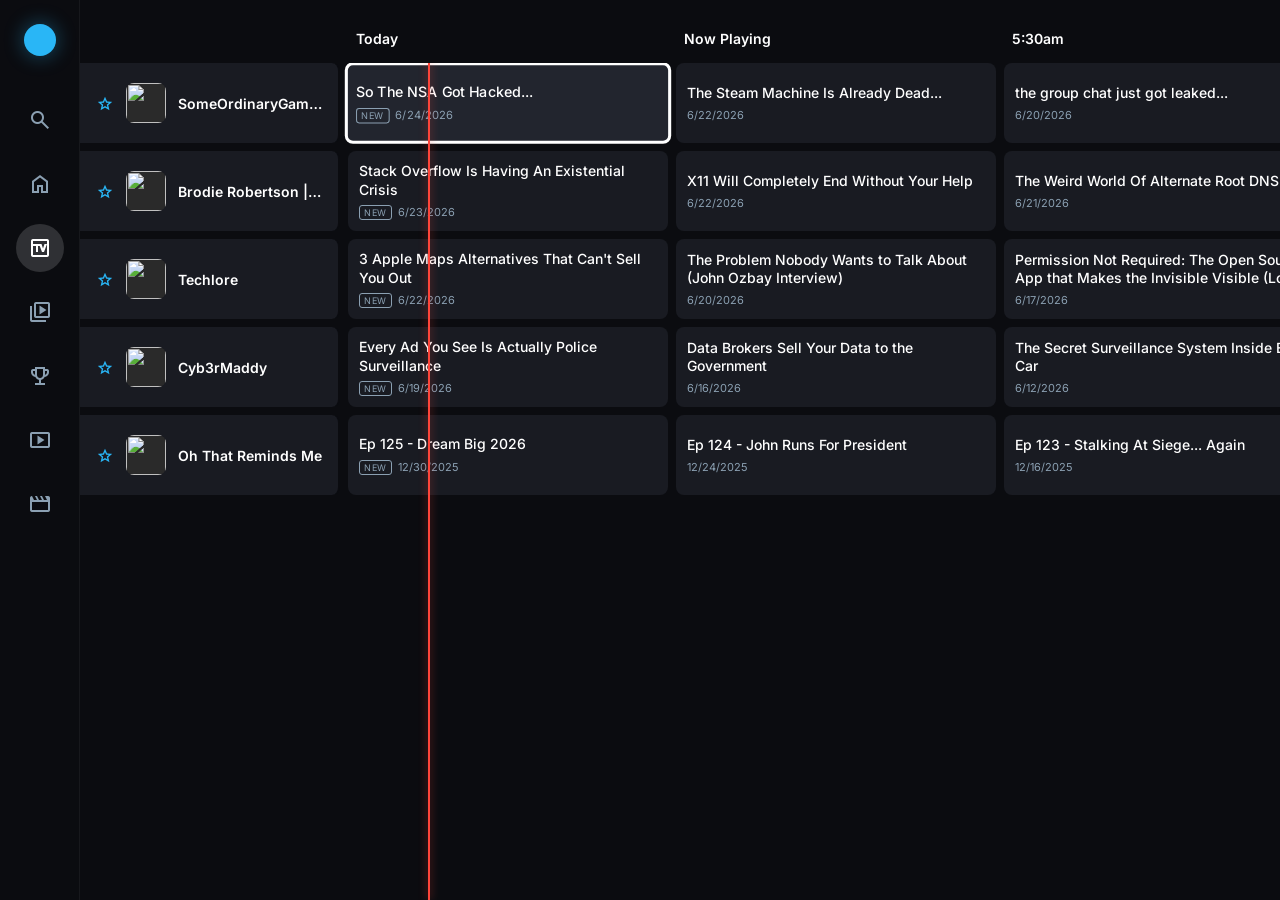
==== commit a650bcfc: "live tv guide UI" ====
--- a/base.html
+++ b/base.html
@@ -1,464 +1,641 @@
 <!DOCTYPE html>
 <html lang="en">
 <head>
-    <meta charset="utf-8">
-    <meta name="viewport" content="width=device-width, initial-scale=1.0, minimum-scale=1.0, maximum-scale=1.0, user-scalable=no, viewport-fit=cover">
-    <title>AYT04 - YouTube Subscriptions</title>
-    <meta name="description" content="rssTea is a premium YouTube Subscriptions & audio web viewer formatted to mimic the official mobile app experience."/>
+    <meta charset="UTF-8">
+    <meta name="viewport" content="width=device-width, initial-scale=1.0">
+    <title>rssTea - Live TV Guide</title>
     
-    <!-- Shortcut Favicons -->
-    <link rel="shortcut icon" href="favicon.ico"> 
-    <link rel="icon" href="favicon.png">
-    <link rel="manifest" href="manifest.json" />
-    
-    <!-- iOS App Integration Support -->
-    <meta name="apple-mobile-web-app-capable" content="yes" />
-    <meta name="apple-mobile-web-app-title" content="YouTube" />
-    <meta name="apple-mobile-web-app-status-bar-style" content="black-translucent" />
-    
-    <!-- Official YouTube Fonts & Material Symbols Styling -->
+    <!-- Google Fonts & Material Symbols -->
     <link rel="preconnect" href="https://fonts.googleapis.com">
     <link rel="preconnect" href="https://fonts.gstatic.com" crossorigin>
-    <link href="https://fonts.googleapis.com/css2?family=Roboto:wght@300;400;500;700;900&family=Material+Symbols+Outlined:opsz,wght,FILL,GRAD@20..48,100..700,0..1,-50..200&display=swap" rel="stylesheet">
+    <link href="https://fonts.googleapis.com/css2?family=Inter:wght@400;500;600;700&family=Material+Symbols+Outlined:opsz,wght,FILL,GRAD@24,400,0,0&display=swap" rel="stylesheet">
     
-    <link rel="stylesheet" href="theme.css" type="text/css">
+    <style>
+        :root {
+            --sidebar-w: 80px;
+            --channel-w: 260px;
+            --program-w: 320px;
+            --gap: 8px;
+            
+            /* Theme Colors from Reference Image */
+            --bg-main: #0b0c10;
+            --bg-surface: #191b22;
+            --bg-surface-alt: #22252e;
+            --text-main: #ffffff;
+            --text-muted: #8ba0b2;
+            --focus-ring: #ffffff;
+            --accent: #29b6f6;
+            --red-line: #ff453a;
+        }
+
+        * {
+            margin: 0;
+            padding: 0;
+            box-sizing: border-box;
+            user-select: none;
+        }
+
+        body {
+            background-color: var(--bg-main);
+            color: var(--text-main);
+            font-family: 'Inter', sans-serif;
+            height: 100vh;
+            overflow: hidden;
+            display: flex;
+        }
+
+        /* --- SIDEBAR --- */
+        .sidebar {
+            width: var(--sidebar-w);
+            height: 100vh;
+            background-color: var(--bg-main);
+            border-right: 1px solid rgba(255,255,255,0.05);
+            display: flex;
+            flex-direction: column;
+            align-items: center;
+            padding: 24px 0;
+            z-index: 50;
+            flex-shrink: 0;
+        }
+
+        .brand-logo {
+            width: 32px;
+            height: 32px;
+            background-color: var(--accent);
+            border-radius: 50%;
+            margin-bottom: 40px;
+            box-shadow: 0 0 20px rgba(41, 182, 246, 0.4);
+        }
+
+        .nav-item {
+            width: 48px;
+            height: 48px;
+            display: flex;
+            align-items: center;
+            justify-content: center;
+            color: var(--text-muted);
+            border-radius: 50%;
+            margin-bottom: 16px;
+            cursor: pointer;
+            transition: all 0.2s;
+        }
+
+        .nav-item:hover, .nav-item.active {
+            color: var(--text-main);
+            background-color: rgba(255,255,255,0.1);
+        }
+
+        .nav-item.active {
+            background-color: rgba(255,255,255,0.15);
+        }
+
+        /* --- MAIN EPG AREA --- */
+        .epg-container {
+            flex: 1;
+            height: 100vh;
+            overflow: auto;
+            position: relative;
+            background-color: var(--bg-main);
+            padding-bottom: 40px;
+            /* Hide scrollbar for TV feel */
+            scrollbar-width: none; 
+        }
+        .epg-container::-webkit-scrollbar { display: none; }
+
+        .epg-grid {
+            display: flex;
+            flex-direction: column;
+            min-width: max-content;
+            padding-top: 10px;
+        }
+
+        /* --- TIME HEADER --- */
+        .time-header-row {
+            display: flex;
+            position: sticky;
+            top: 0;
+            z-index: 30;
+            background-color: var(--bg-main);
+            padding-bottom: 16px;
+            padding-top: 20px;
+        }
+
+        .header-spacer {
+            width: var(--channel-w);
+            min-width: var(--channel-w);
+            position: sticky;
+            left: 0;
+            background-color: var(--bg-main);
+            z-index: 40;
+        }
+
+        .time-slots {
+            display: flex;
+            gap: var(--gap);
+        }
+
+        .time-slot {
+            width: var(--program-w);
+            min-width: var(--program-w);
+            font-size: 14px;
+            font-weight: 600;
+            color: var(--text-main);
+            padding-left: 16px;
+        }
+
+        /* --- CHANNEL ROWS --- */
+        .epg-row {
+            display: flex;
+            margin-bottom: var(--gap);
+        }
+
+        .channel-cell {
+            width: var(--channel-w);
+            min-width: var(--channel-w);
+            height: 80px;
+            background-color: var(--bg-surface);
+            position: sticky;
+            left: 0;
+            z-index: 20;
+            display: flex;
+            align-items: center;
+            padding: 0 16px;
+            border-radius: 0 8px 8px 0;
+            border-right: 2px solid var(--bg-main);
+        }
+
+        .channel-star {
+            color: var(--accent);
+            font-size: 18px;
+            margin-right: 12px;
+        }
+
+        .channel-logo {
+            width: 40px;
+            height: 40px;
+            border-radius: 8px;
+            background-color: #2a2a2a;
+            object-fit: cover;
+            margin-right: 12px;
+        }
+
+        .channel-name {
+            font-size: 14px;
+            font-weight: 600;
+            color: var(--text-main);
+            white-space: nowrap;
+            overflow: hidden;
+            text-overflow: ellipsis;
+        }
+
+        /* --- PROGRAM BLOCKS --- */
+        .programs-track {
+            display: flex;
+            gap: var(--gap);
+            padding-left: var(--gap);
+            position: relative;
+        }
+
+        .program-block {
+            width: var(--program-w);
+            min-width: var(--program-w);
+            height: 80px;
+            background-color: var(--bg-surface);
+            border-radius: 8px;
+            display: flex;
+            align-items: center;
+            padding: 8px;
+            cursor: pointer;
+            border: 3px solid transparent;
+            transition: transform 0.1s, border-color 0.1s, background-color 0.2s;
+            outline: none; /* Removed default outline for custom border */
+        }
+
+        /* Focused / Hover state simulating TV Remote selection */
+        .program-block:hover, .program-block:focus {
+            border-color: var(--focus-ring);
+            background-color: var(--bg-surface-alt);
+            transform: scale(1.02);
+            z-index: 10;
+        }
+
+        .program-thumb {
+            width: 110px;
+            height: 100%;
+            border-radius: 4px;
+            object-fit: cover;
+            background-color: #2a2a2a;
+            margin-right: 12px;
+            flex-shrink: 0;
+        }
+
+        .program-info {
+            display: flex;
+            flex-direction: column;
+            justify-content: center;
+            overflow: hidden;
+            height: 100%;
+        }
+
+        .program-title {
+            font-size: 14px;
+            font-weight: 500;
+            color: var(--text-main);
+            display: -webkit-box;
+            -webkit-line-clamp: 2;
+            -webkit-box-orient: vertical;
+            overflow: hidden;
+            line-height: 1.3;
+        }
+
+        .program-meta {
+            font-size: 11px;
+            color: var(--text-muted);
+            margin-top: 6px;
+            display: flex;
+            align-items: center;
+        }
+        
+        .badge-new {
+            border: 1px solid var(--text-muted);
+            padding: 1px 4px;
+            border-radius: 3px;
+            font-size: 9px;
+            text-transform: uppercase;
+            letter-spacing: 0.5px;
+            margin-right: 6px;
+        }
+
+        /* --- RED TIMELINE INDICATOR --- */
+        .current-time-line {
+            position: absolute;
+            top: 60px; /* Below time header */
+            bottom: 0;
+            width: 2px;
+            background-color: var(--red-line);
+            left: calc(var(--channel-w) + var(--gap) + (var(--program-w) / 4)); /* Fixed visually for the mockup */
+            z-index: 25;
+            pointer-events: none;
+            box-shadow: 0 0 8px rgba(255, 69, 58, 0.6);
+        }
+
+        /* --- PLAYER MODAL --- */
+        .modal-overlay {
+            position: fixed;
+            top: 0;
+            left: 0;
+            width: 100vw;
+            height: 100vh;
+            background-color: rgba(0, 0, 0, 0.9);
+            z-index: 1000;
+            display: none;
+            flex-direction: column;
+            align-items: center;
+            justify-content: center;
+        }
+
+        .modal-overlay.active {
+            display: flex;
+        }
+
+        .modal-content {
+            width: 85%;
+            max-width: 1000px;
+            aspect-ratio: 16/9;
+            background-color: var(--bg-surface);
+            border-radius: 12px;
+            overflow: hidden;
+            position: relative;
+            box-shadow: 0 10px 40px rgba(0,0,0,0.8);
+            display: flex;
+            flex-direction: column;
+            border: 1px solid rgba(255,255,255,0.1);
+        }
+
+        .modal-header {
+            height: 48px;
+            background-color: var(--bg-surface-alt);
+            display: flex;
+            align-items: center;
+            justify-content: space-between;
+            padding: 0 16px;
+        }
+
+        .modal-title {
+            font-size: 14px;
+            font-weight: 600;
+            white-space: nowrap;
+            overflow: hidden;
+            text-overflow: ellipsis;
+        }
+
+        .modal-close {
+            background: none;
+            border: none;
+            color: var(--text-main);
+            cursor: pointer;
+            display: flex;
+        }
+
+        .modal-close:hover {
+            color: var(--red-line);
+        }
+
+        .iframe-container {
+            flex: 1;
+            width: 100%;
+            background-color: #000;
+        }
+
+        .iframe-container iframe {
+            width: 100%;
+            height: 100%;
+            border: none;
+        }
+
+        .modal-footer {
+            padding: 12px;
+            text-align: center;
+            background-color: var(--bg-surface-alt);
+        }
+
+        .modal-footer a {
+            color: var(--accent);
+            text-decoration: none;
+            font-size: 13px;
+            font-weight: 500;
+        }
+        
+        .modal-footer a:hover {
+            text-decoration: underline;
+        }
+
+    </style>
 </head>
 <body>
 
-    <!-- Premium Mobile Top Navigation Bar -->
-    <div id="yt-mobile-header">
-        <div class="header-left">
-            <span class="yt-logo-icon">play_circle</span>
-            <span class="yt-logo-text">rssTea</span>
-        </div>
-        <div class="header-right">
-            <button class="header-action-btn"><span class="material-symbols-outlined">cast</span></button>
-            <button class="header-action-btn badge-btn">
-                <span class="material-symbols-outlined">notifications</span>
-                <span class="badge-dot"></span>
-            </button>
-            <button class="header-action-btn" id="search-trigger"><span class="material-symbols-outlined">search</span></button>
-            <div class="profile-avatar-circle">A</div>
+    <!-- Sidebar Navigation -->
+    <div class="sidebar">
+        <div class="brand-logo"></div>
+        <div class="nav-item"><span class="material-symbols-outlined">search</span></div>
+        <div class="nav-item"><span class="material-symbols-outlined">home</span></div>
+        <div class="nav-item active"><span class="material-symbols-outlined">tv_guide</span></div>
+        <div class="nav-item"><span class="material-symbols-outlined">video_library</span></div>
+        <div class="nav-item"><span class="material-symbols-outlined">emoji_events</span></div>
+        <div class="nav-item"><span class="material-symbols-outlined">smart_display</span></div>
+        <div class="nav-item"><span class="material-symbols-outlined">movie</span></div>
+    </div>
+
+    <!-- Main EPG Guide Area -->
+    <div class="epg-container" id="epgContainer">
+        <!-- Red Timeline -->
+        <div class="current-time-line"></div>
+
+        <div class="epg-grid" id="epgGrid">
+            <!-- Dynamically populated by JS -->
         </div>
     </div>
 
-    <!-- Main Container Grid -->
-    <div id="pcwrap">
-        
-        <!-- Channels & Subscriptions Horizontal Sliding Panel -->
-        <div id="filter">
-            <div class="pclogo">
-                <span class="logo-red-dot"></span> Subscriptions
+    <!-- Player Modal Overlay -->
+    <div class="modal-overlay" id="playerModal">
+        <div class="modal-content">
+            <div class="modal-header">
+                <span class="modal-title" id="modalTitle">Now Playing</span>
+                <button class="modal-close" id="closeModal"><span class="material-symbols-outlined">close</span></button>
             </div>
-            
-            <!-- Hide the legacy dropdown selection but preserve its logic for DOM updates -->
-            <select name="changechannel" style="display:none;">
-                <!-- options here -->
-            </select>
-            
-            <!-- Beautiful dynamic circular channel list container -->
-            <div id="filters-bar">
-                <!-- Javascript will dynamically build YouTube channel circles here -->
+            <div class="iframe-container">
+                <iframe id="playerFrame" allowfullscreen></iframe>
             </div>
-            
-            <!-- YouTube Sub-Bar Category Filter Chips -->
-            <div id="category-chips-row">
-                <span class="tab active">All</span>
-                <span class="tab">Videos</span>
-                <span class="tab">Podcasts</span>
-                <span class="tab">Saved</span>
+            <div class="modal-footer">
+                <a id="externalLink" href="#" target="_blank">Video blocked by platform? Open directly in a new tab ↗</a>
             </div>
         </div>
-
-        <!-- Video Subscription Feed Stack -->
-        <div id="wrap">
-            <!-- posts here -->
-        </div>
-
     </div>
 
-    <!-- YouTube Premium Backdrop-blurred Floating Mini Player -->
-    <div id="floating_player">
-        <!-- Thin red line timeline bar indicating play state -->
-        <div id="mini-progress-track">
-            <div id="mini-progress-fill" style="width: 0%;"></div>
-        </div>
-        
-        <div class="player_meta">
-            <div class="player-left">
-                <!-- Thumbnail of current track inside player -->
-                <div id="player-thumb-container">
-                    <img id="player-current-thumb" src="favicon.png" alt="" />
-                    <span class="material-symbols-outlined music-note-icon">music_note</span>
+    <script>
+        let channels = {};
+        let timeSlots = [];
+        let maxRows = 0;
+        let maxCols = 0;
+        let currentFocus = { row: 0, col: 0 };
+
+        const modal = document.getElementById('playerModal');
+        const playerFrame = document.getElementById('playerFrame');
+        const externalLink = document.getElementById('externalLink');
+        const modalTitle = document.getElementById('modalTitle');
+        const closeModalBtn = document.getElementById('closeModal');
+        const grid = document.getElementById('epgGrid');
+
+        // Time Generator for Headers
+        function generateTimeSlots() {
+            const slots = ["Today", "Now Playing"];
+            let now = new Date();
+            now.setMinutes(now.getMinutes() >= 30 ? 60 : 30); // round to next half hour
+            
+            for(let i=0; i<4; i++) {
+                let timeString = now.toLocaleTimeString('en-US', { hour: 'numeric', minute: '2-digit', hour12: true }).toLowerCase().replace(' ', '');
+                slots.push(timeString);
+                now.setMinutes(now.getMinutes() + 30);
+            }
+            return slots;
+        }
+
+        async function initEPG() {
+            let feedData = [];
+            try {
+                // Fetch REAL data from your Github Pages deployment instead of mocked data
+                const response = await fetch('feed.json');
+                if (response.ok) {
+                    feedData = await response.json();
+                } else {
+                    throw new Error("feed.json not found");
+                }
+            } catch (err) {
+                console.warn("Could not fetch feed.json, using fallback data.", err);
+                // Fallback just in case you run this locally without a server
+                feedData = [
+                    {"link":"https://odysee.com/so-the-nsa-got-hacked...:521f68d841d502afa2425940c34e9313ac2f7d25","title":"So The NSA Got Hacked...","ch":"SomeOrdinaryGamers","date":1782259738,"image":"https://thumbnails.lbry.com/rLptRvyq06A"},
+                    {"link":"https://odysee.com/stack-overflow-is-having-an-existential:9135c3d5ee291b353f6224a56b61edb5de626166","title":"Stack Overflow Is Having An Existential Crisis","ch":"Brodie Robertson","date":1782235809,"image":"https://thumbnails.lbry.com/wPXqhfgTV9M"},
+                    {"link":"https://www.youtube.com/watch?v=_KpMZfO_Se0","title":"Every Ad You See Is Actually Police Surveillance","ch":"Cyb3rMaddy","date":1781883026,"image":"https://i4.ytimg.com/vi/_KpMZfO_Se0/hqdefault.jpg"}
+                ];
+            }
+
+            // Process Data: Group by Channel
+            feedData.forEach(item => {
+                const chName = item.ch || 'Unknown Channel';
+                if (!channels[chName]) channels[chName] = [];
+                channels[chName].push(item);
+            });
+
+            timeSlots = generateTimeSlots();
+            
+            // 1. Build Time Header
+            let headerHtml = `
+                <div class="time-header-row">
+                    <div class="header-spacer"></div>
+                    <div class="time-slots">
+                        ${timeSlots.map(time => `<div class="time-slot">${time}</div>`).join('')}
+                    </div>
                 </div>
-                <div class="player-text-info">
-                    <span id="title">Not Playing</span>
-                    <span id="player-subtitle">Select a podcast to begin</span>
-                </div>
-            </div>
-            
-            <div class="player-controls">
-                <button id="speed" title="Playback Speed">1x</button>
-                <button id="plus30" title="Skip Forward 30 Seconds">+30s</button>
-                <button id="playpausebutton" title="Play/Pause">Play</button>
-            </div>
-        </div>
-
-        <div id="timeline_wrap" style="display: none;">
-            <span id="current_time">00:00</span>
-            <span id="timeline">
-                <input type="range" id="seekbar" min="0" max="100" step="0.1" value="0">
-            </span>
-            <span id="duration">00:00</span>
-        </div>
-    </div>
-
-    <!-- Authentic Fixed YouTube Mobile Bottom Navigation Bar -->
-    <div id="yt-bottom-navigation">
-        <a href="#" class="nav-item">
-            <span class="material-symbols-outlined">home</span>
-            <span class="nav-label">Home</span>
-        </a>
-        <a href="#" class="nav-item">
-            <span class="material-symbols-outlined">bolt</span>
-            <span class="nav-label">Shorts</span>
-        </a>
-        <a href="#" class="nav-item create-btn">
-            <span class="material-symbols-outlined">add_circle</span>
-        </a>
-        <a href="#" class="nav-item active">
-            <span class="material-symbols-outlined icon-fill">subscriptions</span>
-            <span class="nav-label">Subscriptions</span>
-        </a>
-        <a href="#" class="nav-item">
-            <span class="material-symbols-outlined">video_library</span>
-            <span class="nav-label">You</span>
-        </a>
-    </div>
-
-    <script>
-    document.addEventListener('DOMContentLoaded', function() {
-        const tabs = document.querySelectorAll('.tab');
-        const posts = document.querySelectorAll('.post');
-        const select = document.querySelector('select[name="changechannel"]');
-        let selectedChannel = 'All';
-
-        // Legacy Select compatibility listener
-        if (select) {
-            select.addEventListener('change', () => {
-                selectedChannel = select.value;
-                posts.forEach(post => {
-                    const channel = post.getAttribute('data-channel');
-                    if (selectedChannel === 'All' || channel === selectedChannel) {
-                        post.style.display = 'flex';
-                    } else {
-                        post.style.display = 'none';
-                    }
+            `;
+            grid.innerHTML += headerHtml;
+
+            // 2. Build Channel Rows
+            let rowIndex = 0;
+            for (const [channelName, programs] of Object.entries(channels)) {
+                let domain = 'youtube.com';
+                try {
+                    domain = new URL(programs[0].link).hostname;
+                } catch(e) {}
+                const logoUrl = `https://s2.googleusercontent.com/s2/favicons?domain=${domain}&sz=64`;
+
+                let programsHtml = programs.map((prog, pIndex) => {
+                    const badge = pIndex === 0 ? `<span class="badge-new">New</span>` : '';
+                    const safeTitle = (prog.title || "").replace(/</g, '&lt;').replace(/>/g, '&gt;');
+                    // Using index lookups instead of placing the URL directly in HTML limits quoting breaks!
+                    return `
+                        <div class="program-block" tabindex="0" data-row="${rowIndex}" data-col="${pIndex}" data-channel-id="${encodeURIComponent(channelName)}" data-prog-index="${pIndex}">
+                            <img src="${prog.image}" class="program-thumb" onerror="this.style.display='none'">
+                            <div class="program-info">
+                                <div class="program-title">${safeTitle}</div>
+                                <div class="program-meta">
+                                    ${badge}
+                                    <span>${new Date(prog.date * 1000).toLocaleDateString()}</span>
+                                </div>
+                            </div>
+                        </div>
+                    `;
+                }).join('');
+
+                // Append empty filler blocks for visual continuity
+                for(let i = programs.length; i < timeSlots.length; i++) {
+                    programsHtml += `
+                        <div class="program-block" tabindex="0" data-row="${rowIndex}" data-col="${i}">
+                            <div class="program-info">
+                                <div class="program-title" style="color: var(--text-muted)">Upcoming Broadcast</div>
+                            </div>
+                        </div>
+                    `;
+                }
+
+                const rowHtml = `
+                    <div class="epg-row">
+                        <div class="channel-cell">
+                            <span class="channel-star material-symbols-outlined">star</span>
+                            <img src="${logoUrl}" class="channel-logo">
+                            <span class="channel-name">${channelName}</span>
+                        </div>
+                        <div class="programs-track">
+                            ${programsHtml}
+                        </div>
+                    </div>
+                `;
+                grid.innerHTML += rowHtml;
+                rowIndex++;
+            }
+
+            maxRows = Object.keys(channels).length - 1;
+            maxCols = timeSlots.length - 1;
+
+            // Click to focus & open support for mouse users
+            document.querySelectorAll('.program-block[data-channel-id]').forEach(block => {
+                block.addEventListener('mousedown', function() {
+                    currentFocus.row = parseInt(this.getAttribute('data-row'));
+                    currentFocus.col = parseInt(this.getAttribute('data-col'));
+                });
+                block.addEventListener('click', function() {
+                    openPlayerModal(this);
                 });
             });
-        }
-
-        // Dynamically build Horizontal Channel Filter circles row mimicking Subscriptions tab
-        function buildDynamicChannels() {
-            const filtersBar = document.getElementById('filters-bar');
-            if (!filtersBar || !select) return;
-
-            const channelsRow = document.createElement('div');
-            channelsRow.className = 'yt-channel-row';
-
-            // Loop through select options generated by PHP
-            const options = Array.from(select.options);
-            options.forEach((opt, idx) => {
-                const val = opt.value;
-                const isAll = val === 'All';
-
-                const item = document.createElement('div');
-                item.className = `yt-channel-item ${isAll ? 'active' : ''}`;
-                item.setAttribute('data-value', val);
-
-                // Find a matching post thumbnail to use as channel avatar fallback
-                let avatarHtml = '';
-                if (isAll) {
-                    avatarHtml = `<span class="material-symbols-outlined yt-all-icon">compass_calibration</span>`;
-                } else {
-                    const matchedPost = document.querySelector(`.post[data-channel="${val}"]`);
-                    const postImg = matchedPost ? matchedPost.querySelector('.yt-channel-avatar')?.src : '';
-                    if (postImg) {
-                        avatarHtml = `<img src="${postImg}" alt="${val}" />`;
-                    } else {
-                        const letter = val.charAt(0).toUpperCase();
-                        avatarHtml = `<div class="yt-avatar-fallback">${letter}</div>`;
-                    }
+
+            // Initialize focus on load
+            setTimeout(() => updateFocus(false), 100);
+        }
+
+        // --- SMART TV KEYBOARD NAVIGATION LOGIC ---
+        function updateFocus(smooth = true) {
+            const block = document.querySelector(`.program-block[data-row="${currentFocus.row}"][data-col="${currentFocus.col}"]`);
+            if (block) {
+                block.focus();
+                block.scrollIntoView({ behavior: smooth ? 'smooth' : 'auto', block: 'center', inline: 'center' });
+            }
+        }
+
+        document.addEventListener('keydown', (e) => {
+            const key = e.key;
+            if (['ArrowUp', 'ArrowDown', 'ArrowLeft', 'ArrowRight'].includes(key)) {
+                if (modal.classList.contains('active')) return; // Ignore if modal open
+                e.preventDefault(); 
+                
+                if (key === 'ArrowUp' && currentFocus.row > 0) currentFocus.row--;
+                if (key === 'ArrowDown' && currentFocus.row < maxRows) currentFocus.row++;
+                if (key === 'ArrowLeft' && currentFocus.col > 0) currentFocus.col--;
+                if (key === 'ArrowRight' && currentFocus.col < maxCols) currentFocus.col++;
+
+                updateFocus(true);
+            }
+            if (key === 'Enter') {
+                if (modal.classList.contains('active')) return;
+                const block = document.querySelector(`.program-block[data-row="${currentFocus.row}"][data-col="${currentFocus.col}"]`);
+                if(block && block.hasAttribute('data-channel-id')) {
+                    block.style.backgroundColor = 'var(--accent)';
+                    setTimeout(() => {
+                        block.style.backgroundColor = '';
+                        openPlayerModal(block);
+                    }, 200);
                 }
-
-                // Simulate high-fidelity notification dots on subscriptions
-                const hasUpdates = !isAll && (idx % 2 === 0);
-                const updateDot = hasUpdates ? `<span class="yt-channel-dot"></span>` : '';
-
-                item.innerHTML = `
-                    <div class="yt-channel-circle">
-                        ${avatarHtml}
-                        ${updateDot}
-                    </div>
-                    <span class="yt-channel-label">${isAll ? 'All' : opt.text}</span>
-                `;
-
-                // Channel Circle tap/click handler
-                item.addEventListener('click', () => {
-                    document.querySelectorAll('.yt-channel-item').forEach(el => el.classList.remove('active'));
-                    item.classList.add('active');
-
-                    // Filter posts via select component
-                    select.value = val;
-                    select.dispatchEvent(new Event('change'));
-
-                    // Reset Category chips to all
-                    tabs.forEach(t => t.classList.remove('active'));
-                    tabs[0].classList.add('active');
-
-                    // Scroll category chip bar cleanly
-                    item.scrollIntoView({ behavior: 'smooth', block: 'nearest', inline: 'center' });
-                });
-
-                channelsRow.appendChild(item);
-            });
-
-            filtersBar.innerHTML = '';
-            filtersBar.appendChild(channelsRow);
-        }
-
-        buildDynamicChannels();
-
-        // Sub-Bar Category tabs filter logic (All, Videos, Podcasts)
-        tabs.forEach(tab => {
-            tab.addEventListener('click', () => {
-                tabs.forEach(t => t.classList.remove('active'));
-                tab.classList.add('active');
-
-                const filterText = tab.textContent.trim();
-                posts.forEach(post => {
-                    const isAudio = parseInt(post.getAttribute('data-audio')) === 1;
-                    const channel = post.getAttribute('data-channel');
-
-                    // Ensure we respect current channel selection in select too
-                    const currentCh = select ? select.value : 'All';
-                    const matchesCh = (currentCh === 'All' || channel === currentCh);
-
-                    if (matchesCh) {
-                        if (filterText === 'All') {
-                            post.style.display = 'flex';
-                        } else if (filterText === 'Videos' && !isAudio) {
-                            post.style.display = 'flex';
-                        } else if (filterText === 'Podcasts' && isAudio) {
-                            post.style.display = 'flex';
-                        } else if (filterText === 'Saved') {
-                            // Mock saved items (simulate features)
-                            post.style.display = (post.getAttribute('data-ts') % 2 === 0) ? 'flex' : 'none';
-                        } else {
-                            post.style.display = 'none';
-                        }
-                    } else {
-                        post.style.display = 'none';
-                    }
-                });
-            });
+            }
         });
 
-        // iOS Startup Splash Image creation dynamically using PWA variables
-        const deviceWidth = screen.width;
-        const deviceHeight = screen.height;
-        const pixelRatio = window.devicePixelRatio || 1;
-
-        const canvas = document.createElement('canvas');
-        const ctx = canvas.getContext('2d');
-        canvas.width = deviceWidth * pixelRatio;
-        canvas.height = deviceHeight * pixelRatio;
-
-        ctx.fillStyle = '#0f0f0f'; // Dark obsidian theme default
-        ctx.fillRect(0, 0, canvas.width, canvas.height);
-
-        const iconImage = new Image();
-        iconImage.src = 'apple-touch-icon.png';
-        iconImage.onload = function () {
-            const size = 120 * pixelRatio;
-            const x = (canvas.width - size) / 2;
-            const y = (canvas.height - size) / 2;
-            ctx.drawImage(iconImage, x, y, size, size);
-
-            const imageDataURL = canvas.toDataURL('image/png');
-            const appleTouchStartupImageLink = document.createElement('link');
-            appleTouchStartupImageLink.setAttribute('rel', 'apple-touch-startup-image');
-            appleTouchStartupImageLink.setAttribute('href', imageDataURL);
-            document.head.appendChild(appleTouchStartupImageLink);
-        };
-    });
-    </script>
-
-    <!-- Mini Player Logic Integrations -->
-    <script>
-    document.addEventListener('DOMContentLoaded', function() {
-        const btns = document.querySelectorAll('.yt-play-pill[data-aid]');
-        let caudio = null;
-        let activePlayBtn = null;
-        
-        const fpBtn = document.querySelector('#floating_player #playpausebutton');
-        const miniProgressFill = document.getElementById('mini-progress-fill');
-        const currentThumb = document.getElementById('player-current-thumb');
-        const playerSub = document.getElementById('player-subtitle');
-        const seekbar = document.getElementById('seekbar');
-
-        fpBtn.addEventListener('click', function() {
-            togglePP();
+        // --- MODAL LOGIC ---
+        function openPlayerModal(blockElement) {
+            const chName = decodeURIComponent(blockElement.getAttribute('data-channel-id'));
+            const pIdx = parseInt(blockElement.getAttribute('data-prog-index'));
+            
+            if (!channels[chName] || !channels[chName][pIdx]) return;
+            
+            const prog = channels[chName][pIdx];
+            const link = prog.link;
+            const title = prog.title;
+            
+            if (!link) return;
+
+            // Convert standard links to embed links to prevent iframe blocking
+            let embedLink = link;
+            if (link.includes('youtube.com/watch?v=')) {
+                const urlParams = new URLSearchParams(link.split('?')[1]);
+                const videoId = urlParams.get('v');
+                if (videoId) embedLink = `https://www.youtube.com/embed/${videoId}`;
+            } else if (link.includes('youtu.be/')) {
+                const videoId = link.split('youtu.be/')[1].split('?')[0];
+                embedLink = `https://www.youtube.com/embed/${videoId}`;
+            } else if (link.includes('odysee.com/') && !link.includes('/$/embed/')) {
+                // Format Odysee links correctly for iframe embeds
+                embedLink = link.replace('odysee.com/', 'odysee.com/$/embed/');
+            }
+
+            modalTitle.textContent = title || "Now Playing";
+            playerFrame.src = embedLink;
+            externalLink.href = link;
+            modal.classList.add('active');
+        }
+
+        closeModalBtn.addEventListener('click', () => {
+            modal.classList.remove('active');
+            playerFrame.src = ''; 
+            updateFocus(false);
         });
 
-        function togglePP() {
-            if (caudio) {
-                if (caudio.paused) {
-                    caudio.play();
-                } else {
-                    caudio.pause();
-                }
-            }
-        }
-
-        seekbar.addEventListener('input', function() {
-            if (caudio) {
-                const seekTime = (seekbar.value / 100) * caudio.duration;
-                caudio.currentTime = seekTime;
+        document.addEventListener('keydown', (e) => {
+            if (e.key === 'Escape' && modal.classList.contains('active')) {
+                modal.classList.remove('active');
+                playerFrame.src = '';
+                updateFocus(false); 
             }
         });
 
-        const speeds = [1, 1.25, 1.5, 1.75, 2];
-        let currentSpeedIndex = 0;
-        document.getElementById('speed').addEventListener('click', () => {
-            if (!caudio) return;
-            currentSpeedIndex = (currentSpeedIndex + 1) % speeds.length;
-            const speed = speeds[currentSpeedIndex];
-            caudio.playbackRate = speed;
-            document.getElementById('speed').innerText = speed + 'x';
-        });
-
-        document.getElementById('plus30').addEventListener('click', () => {
-            if (caudio) {
-                caudio.currentTime += 30;
-            }
-        });
-
-        function updateAudioTime() {
-            if (!caudio) return;
-            const currentTime = caudio.currentTime;
-            const duration = caudio.duration || 1;
-            const progress = (currentTime / duration) * 100;
-            
-            // Sync Seekbars
-            seekbar.value = progress;
-            miniProgressFill.style.width = progress + '%';
-
-            // Sync Timeline numbers
-            document.getElementById('current_time').textContent = formatTime(currentTime);
-            document.getElementById('duration').textContent = formatTime(duration);
-        }
-
-        function playTime() {
-            fpBtn.classList.add('playing');
-            if (activePlayBtn) activePlayBtn.classList.add('playing');
-        }
-
-        function pauseTime() {
-            fpBtn.classList.remove('playing');
-            if (activePlayBtn) activePlayBtn.classList.remove('playing');
-        }
-
-        function formatTime(time) {
-            if (isNaN(time)) return '00:00';
-            const minutes = Math.floor(time / 60);
-            const seconds = Math.floor(time % 60);
-            return ('0' + minutes).slice(-2) + ':' + ('0' + seconds).slice(-2);
-        }
-
-        // Attach podcast pill event listeners
-        btns.forEach(function(btn) {
-            btn.addEventListener('click', function() {
-                const aid = this.getAttribute('data-aid');
-                const audioElem = document.querySelector('audio[aid="' + aid + '"]');
-                changePlayback(audioElem, this);
-            });
-        });
-
-        function changePlayback(audioElem, clickTarget) {
-            const prevPlayBtn = activePlayBtn;
-            activePlayBtn = clickTarget;
-            
-            if (caudio && caudio !== audioElem) {
-                caudio.removeEventListener('timeupdate', updateAudioTime);
-                caudio.removeEventListener('play', playTime);
-                caudio.removeEventListener('pause', pauseTime);
-                caudio.pause();
-                
-                if (prevPlayBtn) prevPlayBtn.classList.remove('playing');
-                fpBtn.classList.remove('playing');
-                miniProgressFill.style.width = '0%';
-            }
-
-            caudio = audioElem;
-            caudio.addEventListener('timeupdate', updateAudioTime);
-            caudio.addEventListener('play', playTime);
-            caudio.addEventListener('pause', pauseTime);
-
-            if (caudio.paused) {
-                startPlayback();
-            } else {
-                caudio.pause();
-            }
-        }
-
-        function startPlayback() {
-            const fp = document.querySelector('#floating_player');
-            const closestPost = caudio.closest('.post');
-            
-            document.querySelectorAll('.post.nowplaying').forEach(e => e.classList.remove('nowplaying'));
-            closestPost.classList.add('nowplaying');
-
-            const titleText = closestPost.querySelector('.yt-title').textContent;
-            const channelText = closestPost.querySelector('.yt-channel-name').textContent;
-            const thumbImgSrc = closestPost.querySelector('.yt-thumbnail')?.src || 'favicon.png';
-
-            document.getElementById('title').textContent = titleText;
-            playerSub.textContent = channelText;
-            currentThumb.src = thumbImgSrc;
-            currentThumb.style.display = 'block';
-
-            fp.classList.add("show");
-            caudio.play();
-
-            document.getElementById('speed').innerText = caudio.playbackRate + 'x';
-            
-            // Sync with Native Device lock-screens & notifications via MediaSession API
-            if ('mediaSession' in navigator) {
-                navigator.mediaSession.metadata = new MediaMetadata({
-                    title: titleText,
-                    artist: channelText,
-                    album: "rssTea Podcast",
-                    artwork: [{ src: thumbImgSrc }]
-                });
-
-                const totalAids = document.querySelectorAll('[data-aid]').length;
-                let nextAid = Math.floor(caudio.getAttribute('aid')) + 1;
-                let prevAid = Math.floor(caudio.getAttribute('aid')) - 1;
-                if (nextAid > totalAids - 1) { nextAid = 0; }
-                if (prevAid < 0) { prevAid = totalAids - 1; }
-
-                navigator.mediaSession.setActionHandler('nexttrack', () => {
-                    const nextBtn = document.querySelector(`.yt-play-pill[data-aid="${nextAid}"]`);
-                    if (nextBtn) nextBtn.click();
-                });
-                navigator.mediaSession.setActionHandler('previoustrack', () => {
-                    const prevBtn = document.querySelector(`.yt-play-pill[data-aid="${prevAid}"]`);
-                    if (prevBtn) prevBtn.click();
-                });
-            }
-        }
-    });
+        // Start App
+        initEPG();
     </script>
 </body>
 </html>
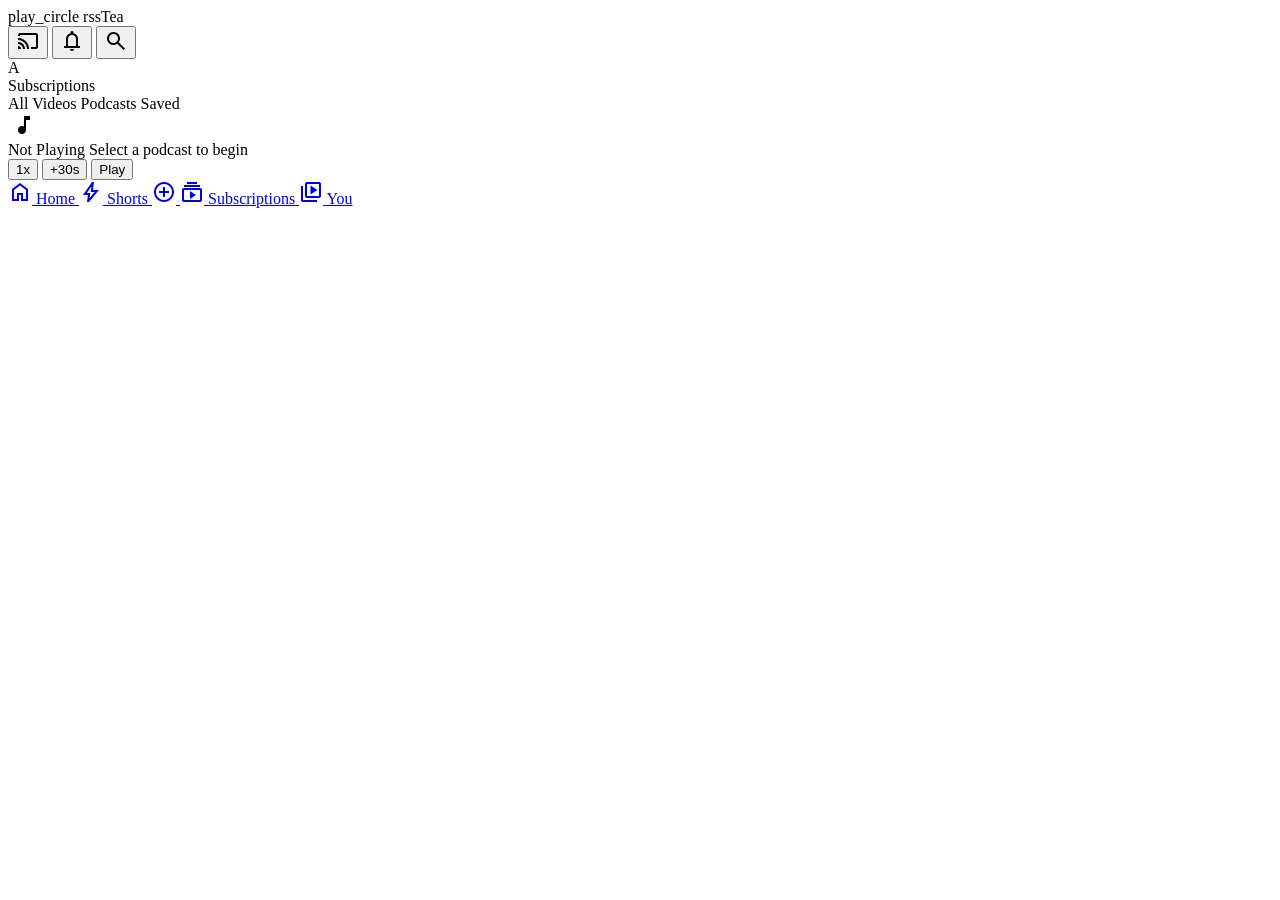
==== commit cb53febc: "Update base.html" ====
--- a/base.html
+++ b/base.html
@@ -1,641 +1,464 @@
 <!DOCTYPE html>
 <html lang="en">
 <head>
-    <meta charset="UTF-8">
-    <meta name="viewport" content="width=device-width, initial-scale=1.0">
-    <title>rssTea - Live TV Guide</title>
+    <meta charset="utf-8">
+    <meta name="viewport" content="width=device-width, initial-scale=1.0, minimum-scale=1.0, maximum-scale=1.0, user-scalable=no, viewport-fit=cover">
+    <title>AYT04 - YouTube Subscriptions</title>
+    <meta name="description" content="rssTea is a premium YouTube Subscriptions & audio web viewer formatted to mimic the official mobile app experience."/>
     
-    <!-- Google Fonts & Material Symbols -->
+    <!-- Shortcut Favicons -->
+    <link rel="shortcut icon" href="favicon.ico"> 
+    <link rel="icon" href="favicon.png">
+    <link rel="manifest" href="manifest.json" />
+    
+    <!-- iOS App Integration Support -->
+    <meta name="apple-mobile-web-app-capable" content="yes" />
+    <meta name="apple-mobile-web-app-title" content="YouTube" />
+    <meta name="apple-mobile-web-app-status-bar-style" content="black-translucent" />
+    
+    <!-- Official YouTube Fonts & Material Symbols Styling -->
     <link rel="preconnect" href="https://fonts.googleapis.com">
     <link rel="preconnect" href="https://fonts.gstatic.com" crossorigin>
-    <link href="https://fonts.googleapis.com/css2?family=Inter:wght@400;500;600;700&family=Material+Symbols+Outlined:opsz,wght,FILL,GRAD@24,400,0,0&display=swap" rel="stylesheet">
+    <link href="https://fonts.googleapis.com/css2?family=Roboto:wght@300;400;500;700;900&family=Material+Symbols+Outlined:opsz,wght,FILL,GRAD@20..48,100..700,0..1,-50..200&display=swap" rel="stylesheet">
     
-    <style>
-        :root {
-            --sidebar-w: 80px;
-            --channel-w: 260px;
-            --program-w: 320px;
-            --gap: 8px;
-            
-            /* Theme Colors from Reference Image */
-            --bg-main: #0b0c10;
-            --bg-surface: #191b22;
-            --bg-surface-alt: #22252e;
-            --text-main: #ffffff;
-            --text-muted: #8ba0b2;
-            --focus-ring: #ffffff;
-            --accent: #29b6f6;
-            --red-line: #ff453a;
-        }
-
-        * {
-            margin: 0;
-            padding: 0;
-            box-sizing: border-box;
-            user-select: none;
-        }
-
-        body {
-            background-color: var(--bg-main);
-            color: var(--text-main);
-            font-family: 'Inter', sans-serif;
-            height: 100vh;
-            overflow: hidden;
-            display: flex;
-        }
-
-        /* --- SIDEBAR --- */
-        .sidebar {
-            width: var(--sidebar-w);
-            height: 100vh;
-            background-color: var(--bg-main);
-            border-right: 1px solid rgba(255,255,255,0.05);
-            display: flex;
-            flex-direction: column;
-            align-items: center;
-            padding: 24px 0;
-            z-index: 50;
-            flex-shrink: 0;
-        }
-
-        .brand-logo {
-            width: 32px;
-            height: 32px;
-            background-color: var(--accent);
-            border-radius: 50%;
-            margin-bottom: 40px;
-            box-shadow: 0 0 20px rgba(41, 182, 246, 0.4);
-        }
-
-        .nav-item {
-            width: 48px;
-            height: 48px;
-            display: flex;
-            align-items: center;
-            justify-content: center;
-            color: var(--text-muted);
-            border-radius: 50%;
-            margin-bottom: 16px;
-            cursor: pointer;
-            transition: all 0.2s;
-        }
-
-        .nav-item:hover, .nav-item.active {
-            color: var(--text-main);
-            background-color: rgba(255,255,255,0.1);
-        }
-
-        .nav-item.active {
-            background-color: rgba(255,255,255,0.15);
-        }
-
-        /* --- MAIN EPG AREA --- */
-        .epg-container {
-            flex: 1;
-            height: 100vh;
-            overflow: auto;
-            position: relative;
-            background-color: var(--bg-main);
-            padding-bottom: 40px;
-            /* Hide scrollbar for TV feel */
-            scrollbar-width: none; 
-        }
-        .epg-container::-webkit-scrollbar { display: none; }
-
-        .epg-grid {
-            display: flex;
-            flex-direction: column;
-            min-width: max-content;
-            padding-top: 10px;
-        }
-
-        /* --- TIME HEADER --- */
-        .time-header-row {
-            display: flex;
-            position: sticky;
-            top: 0;
-            z-index: 30;
-            background-color: var(--bg-main);
-            padding-bottom: 16px;
-            padding-top: 20px;
-        }
-
-        .header-spacer {
-            width: var(--channel-w);
-            min-width: var(--channel-w);
-            position: sticky;
-            left: 0;
-            background-color: var(--bg-main);
-            z-index: 40;
-        }
-
-        .time-slots {
-            display: flex;
-            gap: var(--gap);
-        }
-
-        .time-slot {
-            width: var(--program-w);
-            min-width: var(--program-w);
-            font-size: 14px;
-            font-weight: 600;
-            color: var(--text-main);
-            padding-left: 16px;
-        }
-
-        /* --- CHANNEL ROWS --- */
-        .epg-row {
-            display: flex;
-            margin-bottom: var(--gap);
-        }
-
-        .channel-cell {
-            width: var(--channel-w);
-            min-width: var(--channel-w);
-            height: 80px;
-            background-color: var(--bg-surface);
-            position: sticky;
-            left: 0;
-            z-index: 20;
-            display: flex;
-            align-items: center;
-            padding: 0 16px;
-            border-radius: 0 8px 8px 0;
-            border-right: 2px solid var(--bg-main);
-        }
-
-        .channel-star {
-            color: var(--accent);
-            font-size: 18px;
-            margin-right: 12px;
-        }
-
-        .channel-logo {
-            width: 40px;
-            height: 40px;
-            border-radius: 8px;
-            background-color: #2a2a2a;
-            object-fit: cover;
-            margin-right: 12px;
-        }
-
-        .channel-name {
-            font-size: 14px;
-            font-weight: 600;
-            color: var(--text-main);
-            white-space: nowrap;
-            overflow: hidden;
-            text-overflow: ellipsis;
-        }
-
-        /* --- PROGRAM BLOCKS --- */
-        .programs-track {
-            display: flex;
-            gap: var(--gap);
-            padding-left: var(--gap);
-            position: relative;
-        }
-
-        .program-block {
-            width: var(--program-w);
-            min-width: var(--program-w);
-            height: 80px;
-            background-color: var(--bg-surface);
-            border-radius: 8px;
-            display: flex;
-            align-items: center;
-            padding: 8px;
-            cursor: pointer;
-            border: 3px solid transparent;
-            transition: transform 0.1s, border-color 0.1s, background-color 0.2s;
-            outline: none; /* Removed default outline for custom border */
-        }
-
-        /* Focused / Hover state simulating TV Remote selection */
-        .program-block:hover, .program-block:focus {
-            border-color: var(--focus-ring);
-            background-color: var(--bg-surface-alt);
-            transform: scale(1.02);
-            z-index: 10;
-        }
-
-        .program-thumb {
-            width: 110px;
-            height: 100%;
-            border-radius: 4px;
-            object-fit: cover;
-            background-color: #2a2a2a;
-            margin-right: 12px;
-            flex-shrink: 0;
-        }
-
-        .program-info {
-            display: flex;
-            flex-direction: column;
-            justify-content: center;
-            overflow: hidden;
-            height: 100%;
-        }
-
-        .program-title {
-            font-size: 14px;
-            font-weight: 500;
-            color: var(--text-main);
-            display: -webkit-box;
-            -webkit-line-clamp: 2;
-            -webkit-box-orient: vertical;
-            overflow: hidden;
-            line-height: 1.3;
-        }
-
-        .program-meta {
-            font-size: 11px;
-            color: var(--text-muted);
-            margin-top: 6px;
-            display: flex;
-            align-items: center;
-        }
-        
-        .badge-new {
-            border: 1px solid var(--text-muted);
-            padding: 1px 4px;
-            border-radius: 3px;
-            font-size: 9px;
-            text-transform: uppercase;
-            letter-spacing: 0.5px;
-            margin-right: 6px;
-        }
-
-        /* --- RED TIMELINE INDICATOR --- */
-        .current-time-line {
-            position: absolute;
-            top: 60px; /* Below time header */
-            bottom: 0;
-            width: 2px;
-            background-color: var(--red-line);
-            left: calc(var(--channel-w) + var(--gap) + (var(--program-w) / 4)); /* Fixed visually for the mockup */
-            z-index: 25;
-            pointer-events: none;
-            box-shadow: 0 0 8px rgba(255, 69, 58, 0.6);
-        }
-
-        /* --- PLAYER MODAL --- */
-        .modal-overlay {
-            position: fixed;
-            top: 0;
-            left: 0;
-            width: 100vw;
-            height: 100vh;
-            background-color: rgba(0, 0, 0, 0.9);
-            z-index: 1000;
-            display: none;
-            flex-direction: column;
-            align-items: center;
-            justify-content: center;
-        }
-
-        .modal-overlay.active {
-            display: flex;
-        }
-
-        .modal-content {
-            width: 85%;
-            max-width: 1000px;
-            aspect-ratio: 16/9;
-            background-color: var(--bg-surface);
-            border-radius: 12px;
-            overflow: hidden;
-            position: relative;
-            box-shadow: 0 10px 40px rgba(0,0,0,0.8);
-            display: flex;
-            flex-direction: column;
-            border: 1px solid rgba(255,255,255,0.1);
-        }
-
-        .modal-header {
-            height: 48px;
-            background-color: var(--bg-surface-alt);
-            display: flex;
-            align-items: center;
-            justify-content: space-between;
-            padding: 0 16px;
-        }
-
-        .modal-title {
-            font-size: 14px;
-            font-weight: 600;
-            white-space: nowrap;
-            overflow: hidden;
-            text-overflow: ellipsis;
-        }
-
-        .modal-close {
-            background: none;
-            border: none;
-            color: var(--text-main);
-            cursor: pointer;
-            display: flex;
-        }
-
-        .modal-close:hover {
-            color: var(--red-line);
-        }
-
-        .iframe-container {
-            flex: 1;
-            width: 100%;
-            background-color: #000;
-        }
-
-        .iframe-container iframe {
-            width: 100%;
-            height: 100%;
-            border: none;
-        }
-
-        .modal-footer {
-            padding: 12px;
-            text-align: center;
-            background-color: var(--bg-surface-alt);
-        }
-
-        .modal-footer a {
-            color: var(--accent);
-            text-decoration: none;
-            font-size: 13px;
-            font-weight: 500;
-        }
-        
-        .modal-footer a:hover {
-            text-decoration: underline;
-        }
-
-    </style>
+    <link rel="stylesheet" href="theme.css" type="text/css">
 </head>
 <body>
 
-    <!-- Sidebar Navigation -->
-    <div class="sidebar">
-        <div class="brand-logo"></div>
-        <div class="nav-item"><span class="material-symbols-outlined">search</span></div>
-        <div class="nav-item"><span class="material-symbols-outlined">home</span></div>
-        <div class="nav-item active"><span class="material-symbols-outlined">tv_guide</span></div>
-        <div class="nav-item"><span class="material-symbols-outlined">video_library</span></div>
-        <div class="nav-item"><span class="material-symbols-outlined">emoji_events</span></div>
-        <div class="nav-item"><span class="material-symbols-outlined">smart_display</span></div>
-        <div class="nav-item"><span class="material-symbols-outlined">movie</span></div>
+    <!-- Premium Mobile Top Navigation Bar -->
+    <div id="yt-mobile-header">
+        <div class="header-left">
+            <span class="yt-logo-icon">play_circle</span>
+            <span class="yt-logo-text">rssTea</span>
+        </div>
+        <div class="header-right">
+            <button class="header-action-btn"><span class="material-symbols-outlined">cast</span></button>
+            <button class="header-action-btn badge-btn">
+                <span class="material-symbols-outlined">notifications</span>
+                <span class="badge-dot"></span>
+            </button>
+            <button class="header-action-btn" id="search-trigger"><span class="material-symbols-outlined">search</span></button>
+            <div class="profile-avatar-circle">A</div>
+        </div>
     </div>
 
-    <!-- Main EPG Guide Area -->
-    <div class="epg-container" id="epgContainer">
-        <!-- Red Timeline -->
-        <div class="current-time-line"></div>
-
-        <div class="epg-grid" id="epgGrid">
-            <!-- Dynamically populated by JS -->
-        </div>
+    <!-- Main Container Grid -->
+    <div id="pcwrap">
+        
+        <!-- Channels & Subscriptions Horizontal Sliding Panel -->
+        <div id="filter">
+            <div class="pclogo">
+                <span class="logo-red-dot"></span> Subscriptions
+            </div>
+            
+            <!-- Hide the legacy dropdown selection but preserve its logic for DOM updates -->
+            <select name="changechannel" style="display:none;">
+                <!-- options here -->
+            </select>
+            
+            <!-- Beautiful dynamic circular channel list container -->
+            <div id="filters-bar">
+                <!-- Javascript will dynamically build YouTube channel circles here -->
+            </div>
+            
+            <!-- YouTube Sub-Bar Category Filter Chips -->
+            <div id="category-chips-row">
+                <span class="tab active">All</span>
+                <span class="tab">Videos</span>
+                <span class="tab">Podcasts</span>
+                <span class="tab">Saved</span>
+            </div>
+        </div>
+
+        <!-- Video Subscription Feed Stack -->
+        <div id="wrap">
+            <!-- posts here -->
+        </div>
+
     </div>
 
-    <!-- Player Modal Overlay -->
-    <div class="modal-overlay" id="playerModal">
-        <div class="modal-content">
-            <div class="modal-header">
-                <span class="modal-title" id="modalTitle">Now Playing</span>
-                <button class="modal-close" id="closeModal"><span class="material-symbols-outlined">close</span></button>
+    <!-- YouTube Premium Backdrop-blurred Floating Mini Player -->
+    <div id="floating_player">
+        <!-- Thin red line timeline bar indicating play state -->
+        <div id="mini-progress-track">
+            <div id="mini-progress-fill" style="width: 0%;"></div>
+        </div>
+        
+        <div class="player_meta">
+            <div class="player-left">
+                <!-- Thumbnail of current track inside player -->
+                <div id="player-thumb-container">
+                    <img id="player-current-thumb" src="favicon.png" alt="" />
+                    <span class="material-symbols-outlined music-note-icon">music_note</span>
+                </div>
+                <div class="player-text-info">
+                    <span id="title">Not Playing</span>
+                    <span id="player-subtitle">Select a podcast to begin</span>
+                </div>
             </div>
-            <div class="iframe-container">
-                <iframe id="playerFrame" allowfullscreen></iframe>
+            
+            <div class="player-controls">
+                <button id="speed" title="Playback Speed">1x</button>
+                <button id="plus30" title="Skip Forward 30 Seconds">+30s</button>
+                <button id="playpausebutton" title="Play/Pause">Play</button>
             </div>
-            <div class="modal-footer">
-                <a id="externalLink" href="#" target="_blank">Video blocked by platform? Open directly in a new tab ↗</a>
-            </div>
+        </div>
+
+        <div id="timeline_wrap" style="display: none;">
+            <span id="current_time">00:00</span>
+            <span id="timeline">
+                <input type="range" id="seekbar" min="0" max="100" step="0.1" value="0">
+            </span>
+            <span id="duration">00:00</span>
         </div>
     </div>
 
+    <!-- Authentic Fixed YouTube Mobile Bottom Navigation Bar -->
+    <div id="yt-bottom-navigation">
+        <a href="#" class="nav-item">
+            <span class="material-symbols-outlined">home</span>
+            <span class="nav-label">Home</span>
+        </a>
+        <a href="#" class="nav-item">
+            <span class="material-symbols-outlined">bolt</span>
+            <span class="nav-label">Shorts</span>
+        </a>
+        <a href="#" class="nav-item create-btn">
+            <span class="material-symbols-outlined">add_circle</span>
+        </a>
+        <a href="#" class="nav-item active">
+            <span class="material-symbols-outlined icon-fill">subscriptions</span>
+            <span class="nav-label">Subscriptions</span>
+        </a>
+        <a href="#" class="nav-item">
+            <span class="material-symbols-outlined">video_library</span>
+            <span class="nav-label">You</span>
+        </a>
+    </div>
+
     <script>
-        let channels = {};
-        let timeSlots = [];
-        let maxRows = 0;
-        let maxCols = 0;
-        let currentFocus = { row: 0, col: 0 };
-
-        const modal = document.getElementById('playerModal');
-        const playerFrame = document.getElementById('playerFrame');
-        const externalLink = document.getElementById('externalLink');
-        const modalTitle = document.getElementById('modalTitle');
-        const closeModalBtn = document.getElementById('closeModal');
-        const grid = document.getElementById('epgGrid');
-
-        // Time Generator for Headers
-        function generateTimeSlots() {
-            const slots = ["Today", "Now Playing"];
-            let now = new Date();
-            now.setMinutes(now.getMinutes() >= 30 ? 60 : 30); // round to next half hour
-            
-            for(let i=0; i<4; i++) {
-                let timeString = now.toLocaleTimeString('en-US', { hour: 'numeric', minute: '2-digit', hour12: true }).toLowerCase().replace(' ', '');
-                slots.push(timeString);
-                now.setMinutes(now.getMinutes() + 30);
-            }
-            return slots;
-        }
-
-        async function initEPG() {
-            let feedData = [];
-            try {
-                // Fetch REAL data from your Github Pages deployment instead of mocked data
-                const response = await fetch('feed.json');
-                if (response.ok) {
-                    feedData = await response.json();
+    document.addEventListener('DOMContentLoaded', function() {
+        const tabs = document.querySelectorAll('.tab');
+        const posts = document.querySelectorAll('.post');
+        const select = document.querySelector('select[name="changechannel"]');
+        let selectedChannel = 'All';
+
+        // Legacy Select compatibility listener
+        if (select) {
+            select.addEventListener('change', () => {
+                selectedChannel = select.value;
+                posts.forEach(post => {
+                    const channel = post.getAttribute('data-channel');
+                    if (selectedChannel === 'All' || channel === selectedChannel) {
+                        post.style.display = 'flex';
+                    } else {
+                        post.style.display = 'none';
+                    }
+                });
+            });
+        }
+
+        // Dynamically build Horizontal Channel Filter circles row mimicking Subscriptions tab
+        function buildDynamicChannels() {
+            const filtersBar = document.getElementById('filters-bar');
+            if (!filtersBar || !select) return;
+
+            const channelsRow = document.createElement('div');
+            channelsRow.className = 'yt-channel-row';
+
+            // Loop through select options generated by PHP
+            const options = Array.from(select.options);
+            options.forEach((opt, idx) => {
+                const val = opt.value;
+                const isAll = val === 'All';
+
+                const item = document.createElement('div');
+                item.className = `yt-channel-item ${isAll ? 'active' : ''}`;
+                item.setAttribute('data-value', val);
+
+                // Find a matching post thumbnail to use as channel avatar fallback
+                let avatarHtml = '';
+                if (isAll) {
+                    avatarHtml = `<span class="material-symbols-outlined yt-all-icon">compass_calibration</span>`;
                 } else {
-                    throw new Error("feed.json not found");
+                    const matchedPost = document.querySelector(`.post[data-channel="${val}"]`);
+                    const postImg = matchedPost ? matchedPost.querySelector('.yt-channel-avatar')?.src : '';
+                    if (postImg) {
+                        avatarHtml = `<img src="${postImg}" alt="${val}" />`;
+                    } else {
+                        const letter = val.charAt(0).toUpperCase();
+                        avatarHtml = `<div class="yt-avatar-fallback">${letter}</div>`;
+                    }
                 }
-            } catch (err) {
-                console.warn("Could not fetch feed.json, using fallback data.", err);
-                // Fallback just in case you run this locally without a server
-                feedData = [
-                    {"link":"https://odysee.com/so-the-nsa-got-hacked...:521f68d841d502afa2425940c34e9313ac2f7d25","title":"So The NSA Got Hacked...","ch":"SomeOrdinaryGamers","date":1782259738,"image":"https://thumbnails.lbry.com/rLptRvyq06A"},
-                    {"link":"https://odysee.com/stack-overflow-is-having-an-existential:9135c3d5ee291b353f6224a56b61edb5de626166","title":"Stack Overflow Is Having An Existential Crisis","ch":"Brodie Robertson","date":1782235809,"image":"https://thumbnails.lbry.com/wPXqhfgTV9M"},
-                    {"link":"https://www.youtube.com/watch?v=_KpMZfO_Se0","title":"Every Ad You See Is Actually Police Surveillance","ch":"Cyb3rMaddy","date":1781883026,"image":"https://i4.ytimg.com/vi/_KpMZfO_Se0/hqdefault.jpg"}
-                ];
-            }
-
-            // Process Data: Group by Channel
-            feedData.forEach(item => {
-                const chName = item.ch || 'Unknown Channel';
-                if (!channels[chName]) channels[chName] = [];
-                channels[chName].push(item);
+
+                // Simulate high-fidelity notification dots on subscriptions
+                const hasUpdates = !isAll && (idx % 2 === 0);
+                const updateDot = hasUpdates ? `<span class="yt-channel-dot"></span>` : '';
+
+                item.innerHTML = `
+                    <div class="yt-channel-circle">
+                        ${avatarHtml}
+                        ${updateDot}
+                    </div>
+                    <span class="yt-channel-label">${isAll ? 'All' : opt.text}</span>
+                `;
+
+                // Channel Circle tap/click handler
+                item.addEventListener('click', () => {
+                    document.querySelectorAll('.yt-channel-item').forEach(el => el.classList.remove('active'));
+                    item.classList.add('active');
+
+                    // Filter posts via select component
+                    select.value = val;
+                    select.dispatchEvent(new Event('change'));
+
+                    // Reset Category chips to all
+                    tabs.forEach(t => t.classList.remove('active'));
+                    tabs[0].classList.add('active');
+
+                    // Scroll category chip bar cleanly
+                    item.scrollIntoView({ behavior: 'smooth', block: 'nearest', inline: 'center' });
+                });
+
+                channelsRow.appendChild(item);
             });
 
-            timeSlots = generateTimeSlots();
-            
-            // 1. Build Time Header
-            let headerHtml = `
-                <div class="time-header-row">
-                    <div class="header-spacer"></div>
-                    <div class="time-slots">
-                        ${timeSlots.map(time => `<div class="time-slot">${time}</div>`).join('')}
-                    </div>
-                </div>
-            `;
-            grid.innerHTML += headerHtml;
-
-            // 2. Build Channel Rows
-            let rowIndex = 0;
-            for (const [channelName, programs] of Object.entries(channels)) {
-                let domain = 'youtube.com';
-                try {
-                    domain = new URL(programs[0].link).hostname;
-                } catch(e) {}
-                const logoUrl = `https://s2.googleusercontent.com/s2/favicons?domain=${domain}&sz=64`;
-
-                let programsHtml = programs.map((prog, pIndex) => {
-                    const badge = pIndex === 0 ? `<span class="badge-new">New</span>` : '';
-                    const safeTitle = (prog.title || "").replace(/</g, '&lt;').replace(/>/g, '&gt;');
-                    // Using index lookups instead of placing the URL directly in HTML limits quoting breaks!
-                    return `
-                        <div class="program-block" tabindex="0" data-row="${rowIndex}" data-col="${pIndex}" data-channel-id="${encodeURIComponent(channelName)}" data-prog-index="${pIndex}">
-                            <img src="${prog.image}" class="program-thumb" onerror="this.style.display='none'">
-                            <div class="program-info">
-                                <div class="program-title">${safeTitle}</div>
-                                <div class="program-meta">
-                                    ${badge}
-                                    <span>${new Date(prog.date * 1000).toLocaleDateString()}</span>
-                                </div>
-                            </div>
-                        </div>
-                    `;
-                }).join('');
-
-                // Append empty filler blocks for visual continuity
-                for(let i = programs.length; i < timeSlots.length; i++) {
-                    programsHtml += `
-                        <div class="program-block" tabindex="0" data-row="${rowIndex}" data-col="${i}">
-                            <div class="program-info">
-                                <div class="program-title" style="color: var(--text-muted)">Upcoming Broadcast</div>
-                            </div>
-                        </div>
-                    `;
+            filtersBar.innerHTML = '';
+            filtersBar.appendChild(channelsRow);
+        }
+
+        buildDynamicChannels();
+
+        // Sub-Bar Category tabs filter logic (All, Videos, Podcasts)
+        tabs.forEach(tab => {
+            tab.addEventListener('click', () => {
+                tabs.forEach(t => t.classList.remove('active'));
+                tab.classList.add('active');
+
+                const filterText = tab.textContent.trim();
+                posts.forEach(post => {
+                    const isAudio = parseInt(post.getAttribute('data-audio')) === 1;
+                    const channel = post.getAttribute('data-channel');
+
+                    // Ensure we respect current channel selection in select too
+                    const currentCh = select ? select.value : 'All';
+                    const matchesCh = (currentCh === 'All' || channel === currentCh);
+
+                    if (matchesCh) {
+                        if (filterText === 'All') {
+                            post.style.display = 'flex';
+                        } else if (filterText === 'Videos' && !isAudio) {
+                            post.style.display = 'flex';
+                        } else if (filterText === 'Podcasts' && isAudio) {
+                            post.style.display = 'flex';
+                        } else if (filterText === 'Saved') {
+                            // Mock saved items (simulate features)
+                            post.style.display = (post.getAttribute('data-ts') % 2 === 0) ? 'flex' : 'none';
+                        } else {
+                            post.style.display = 'none';
+                        }
+                    } else {
+                        post.style.display = 'none';
+                    }
+                });
+            });
+        });
+
+        // iOS Startup Splash Image creation dynamically using PWA variables
+        const deviceWidth = screen.width;
+        const deviceHeight = screen.height;
+        const pixelRatio = window.devicePixelRatio || 1;
+
+        const canvas = document.createElement('canvas');
+        const ctx = canvas.getContext('2d');
+        canvas.width = deviceWidth * pixelRatio;
+        canvas.height = deviceHeight * pixelRatio;
+
+        ctx.fillStyle = '#0f0f0f'; // Dark obsidian theme default
+        ctx.fillRect(0, 0, canvas.width, canvas.height);
+
+        const iconImage = new Image();
+        iconImage.src = 'apple-touch-icon.png';
+        iconImage.onload = function () {
+            const size = 120 * pixelRatio;
+            const x = (canvas.width - size) / 2;
+            const y = (canvas.height - size) / 2;
+            ctx.drawImage(iconImage, x, y, size, size);
+
+            const imageDataURL = canvas.toDataURL('image/png');
+            const appleTouchStartupImageLink = document.createElement('link');
+            appleTouchStartupImageLink.setAttribute('rel', 'apple-touch-startup-image');
+            appleTouchStartupImageLink.setAttribute('href', imageDataURL);
+            document.head.appendChild(appleTouchStartupImageLink);
+        };
+    });
+    </script>
+
+    <!-- Mini Player Logic Integrations -->
+    <script>
+    document.addEventListener('DOMContentLoaded', function() {
+        const btns = document.querySelectorAll('.yt-play-pill[data-aid]');
+        let caudio = null;
+        let activePlayBtn = null;
+        
+        const fpBtn = document.querySelector('#floating_player #playpausebutton');
+        const miniProgressFill = document.getElementById('mini-progress-fill');
+        const currentThumb = document.getElementById('player-current-thumb');
+        const playerSub = document.getElementById('player-subtitle');
+        const seekbar = document.getElementById('seekbar');
+
+        fpBtn.addEventListener('click', function() {
+            togglePP();
+        });
+
+        function togglePP() {
+            if (caudio) {
+                if (caudio.paused) {
+                    caudio.play();
+                } else {
+                    caudio.pause();
                 }
-
-                const rowHtml = `
-                    <div class="epg-row">
-                        <div class="channel-cell">
-                            <span class="channel-star material-symbols-outlined">star</span>
-                            <img src="${logoUrl}" class="channel-logo">
-                            <span class="channel-name">${channelName}</span>
-                        </div>
-                        <div class="programs-track">
-                            ${programsHtml}
-                        </div>
-                    </div>
-                `;
-                grid.innerHTML += rowHtml;
-                rowIndex++;
-            }
-
-            maxRows = Object.keys(channels).length - 1;
-            maxCols = timeSlots.length - 1;
-
-            // Click to focus & open support for mouse users
-            document.querySelectorAll('.program-block[data-channel-id]').forEach(block => {
-                block.addEventListener('mousedown', function() {
-                    currentFocus.row = parseInt(this.getAttribute('data-row'));
-                    currentFocus.col = parseInt(this.getAttribute('data-col'));
-                });
-                block.addEventListener('click', function() {
-                    openPlayerModal(this);
-                });
+            }
+        }
+
+        seekbar.addEventListener('input', function() {
+            if (caudio) {
+                const seekTime = (seekbar.value / 100) * caudio.duration;
+                caudio.currentTime = seekTime;
+            }
+        });
+
+        const speeds = [1, 1.25, 1.5, 1.75, 2];
+        let currentSpeedIndex = 0;
+        document.getElementById('speed').addEventListener('click', () => {
+            if (!caudio) return;
+            currentSpeedIndex = (currentSpeedIndex + 1) % speeds.length;
+            const speed = speeds[currentSpeedIndex];
+            caudio.playbackRate = speed;
+            document.getElementById('speed').innerText = speed + 'x';
+        });
+
+        document.getElementById('plus30').addEventListener('click', () => {
+            if (caudio) {
+                caudio.currentTime += 30;
+            }
+        });
+
+        function updateAudioTime() {
+            if (!caudio) return;
+            const currentTime = caudio.currentTime;
+            const duration = caudio.duration || 1;
+            const progress = (currentTime / duration) * 100;
+            
+            // Sync Seekbars
+            seekbar.value = progress;
+            miniProgressFill.style.width = progress + '%';
+
+            // Sync Timeline numbers
+            document.getElementById('current_time').textContent = formatTime(currentTime);
+            document.getElementById('duration').textContent = formatTime(duration);
+        }
+
+        function playTime() {
+            fpBtn.classList.add('playing');
+            if (activePlayBtn) activePlayBtn.classList.add('playing');
+        }
+
+        function pauseTime() {
+            fpBtn.classList.remove('playing');
+            if (activePlayBtn) activePlayBtn.classList.remove('playing');
+        }
+
+        function formatTime(time) {
+            if (isNaN(time)) return '00:00';
+            const minutes = Math.floor(time / 60);
+            const seconds = Math.floor(time % 60);
+            return ('0' + minutes).slice(-2) + ':' + ('0' + seconds).slice(-2);
+        }
+
+        // Attach podcast pill event listeners
+        btns.forEach(function(btn) {
+            btn.addEventListener('click', function() {
+                const aid = this.getAttribute('data-aid');
+                const audioElem = document.querySelector('audio[aid="' + aid + '"]');
+                changePlayback(audioElem, this);
             });
-
-            // Initialize focus on load
-            setTimeout(() => updateFocus(false), 100);
-        }
-
-        // --- SMART TV KEYBOARD NAVIGATION LOGIC ---
-        function updateFocus(smooth = true) {
-            const block = document.querySelector(`.program-block[data-row="${currentFocus.row}"][data-col="${currentFocus.col}"]`);
-            if (block) {
-                block.focus();
-                block.scrollIntoView({ behavior: smooth ? 'smooth' : 'auto', block: 'center', inline: 'center' });
-            }
-        }
-
-        document.addEventListener('keydown', (e) => {
-            const key = e.key;
-            if (['ArrowUp', 'ArrowDown', 'ArrowLeft', 'ArrowRight'].includes(key)) {
-                if (modal.classList.contains('active')) return; // Ignore if modal open
-                e.preventDefault(); 
+        });
+
+        function changePlayback(audioElem, clickTarget) {
+            const prevPlayBtn = activePlayBtn;
+            activePlayBtn = clickTarget;
+            
+            if (caudio && caudio !== audioElem) {
+                caudio.removeEventListener('timeupdate', updateAudioTime);
+                caudio.removeEventListener('play', playTime);
+                caudio.removeEventListener('pause', pauseTime);
+                caudio.pause();
                 
-                if (key === 'ArrowUp' && currentFocus.row > 0) currentFocus.row--;
-                if (key === 'ArrowDown' && currentFocus.row < maxRows) currentFocus.row++;
-                if (key === 'ArrowLeft' && currentFocus.col > 0) currentFocus.col--;
-                if (key === 'ArrowRight' && currentFocus.col < maxCols) currentFocus.col++;
-
-                updateFocus(true);
-            }
-            if (key === 'Enter') {
-                if (modal.classList.contains('active')) return;
-                const block = document.querySelector(`.program-block[data-row="${currentFocus.row}"][data-col="${currentFocus.col}"]`);
-                if(block && block.hasAttribute('data-channel-id')) {
-                    block.style.backgroundColor = 'var(--accent)';
-                    setTimeout(() => {
-                        block.style.backgroundColor = '';
-                        openPlayerModal(block);
-                    }, 200);
-                }
-            }
-        });
-
-        // --- MODAL LOGIC ---
-        function openPlayerModal(blockElement) {
-            const chName = decodeURIComponent(blockElement.getAttribute('data-channel-id'));
-            const pIdx = parseInt(blockElement.getAttribute('data-prog-index'));
-            
-            if (!channels[chName] || !channels[chName][pIdx]) return;
-            
-            const prog = channels[chName][pIdx];
-            const link = prog.link;
-            const title = prog.title;
-            
-            if (!link) return;
-
-            // Convert standard links to embed links to prevent iframe blocking
-            let embedLink = link;
-            if (link.includes('youtube.com/watch?v=')) {
-                const urlParams = new URLSearchParams(link.split('?')[1]);
-                const videoId = urlParams.get('v');
-                if (videoId) embedLink = `https://www.youtube.com/embed/${videoId}`;
-            } else if (link.includes('youtu.be/')) {
-                const videoId = link.split('youtu.be/')[1].split('?')[0];
-                embedLink = `https://www.youtube.com/embed/${videoId}`;
-            } else if (link.includes('odysee.com/') && !link.includes('/$/embed/')) {
-                // Format Odysee links correctly for iframe embeds
-                embedLink = link.replace('odysee.com/', 'odysee.com/$/embed/');
-            }
-
-            modalTitle.textContent = title || "Now Playing";
-            playerFrame.src = embedLink;
-            externalLink.href = link;
-            modal.classList.add('active');
-        }
-
-        closeModalBtn.addEventListener('click', () => {
-            modal.classList.remove('active');
-            playerFrame.src = ''; 
-            updateFocus(false);
-        });
-
-        document.addEventListener('keydown', (e) => {
-            if (e.key === 'Escape' && modal.classList.contains('active')) {
-                modal.classList.remove('active');
-                playerFrame.src = '';
-                updateFocus(false); 
-            }
-        });
-
-        // Start App
-        initEPG();
+                if (prevPlayBtn) prevPlayBtn.classList.remove('playing');
+                fpBtn.classList.remove('playing');
+                miniProgressFill.style.width = '0%';
+            }
+
+            caudio = audioElem;
+            caudio.addEventListener('timeupdate', updateAudioTime);
+            caudio.addEventListener('play', playTime);
+            caudio.addEventListener('pause', pauseTime);
+
+            if (caudio.paused) {
+                startPlayback();
+            } else {
+                caudio.pause();
+            }
+        }
+
+        function startPlayback() {
+            const fp = document.querySelector('#floating_player');
+            const closestPost = caudio.closest('.post');
+            
+            document.querySelectorAll('.post.nowplaying').forEach(e => e.classList.remove('nowplaying'));
+            closestPost.classList.add('nowplaying');
+
+            const titleText = closestPost.querySelector('.yt-title').textContent;
+            const channelText = closestPost.querySelector('.yt-channel-name').textContent;
+            const thumbImgSrc = closestPost.querySelector('.yt-thumbnail')?.src || 'favicon.png';
+
+            document.getElementById('title').textContent = titleText;
+            playerSub.textContent = channelText;
+            currentThumb.src = thumbImgSrc;
+            currentThumb.style.display = 'block';
+
+            fp.classList.add("show");
+            caudio.play();
+
+            document.getElementById('speed').innerText = caudio.playbackRate + 'x';
+            
+            // Sync with Native Device lock-screens & notifications via MediaSession API
+            if ('mediaSession' in navigator) {
+                navigator.mediaSession.metadata = new MediaMetadata({
+                    title: titleText,
+                    artist: channelText,
+                    album: "rssTea Podcast",
+                    artwork: [{ src: thumbImgSrc }]
+                });
+
+                const totalAids = document.querySelectorAll('[data-aid]').length;
+                let nextAid = Math.floor(caudio.getAttribute('aid')) + 1;
+                let prevAid = Math.floor(caudio.getAttribute('aid')) - 1;
+                if (nextAid > totalAids - 1) { nextAid = 0; }
+                if (prevAid < 0) { prevAid = totalAids - 1; }
+
+                navigator.mediaSession.setActionHandler('nexttrack', () => {
+                    const nextBtn = document.querySelector(`.yt-play-pill[data-aid="${nextAid}"]`);
+                    if (nextBtn) nextBtn.click();
+                });
+                navigator.mediaSession.setActionHandler('previoustrack', () => {
+                    const prevBtn = document.querySelector(`.yt-play-pill[data-aid="${prevAid}"]`);
+                    if (prevBtn) prevBtn.click();
+                });
+            }
+        }
+    });
     </script>
 </body>
-</html>+</html>
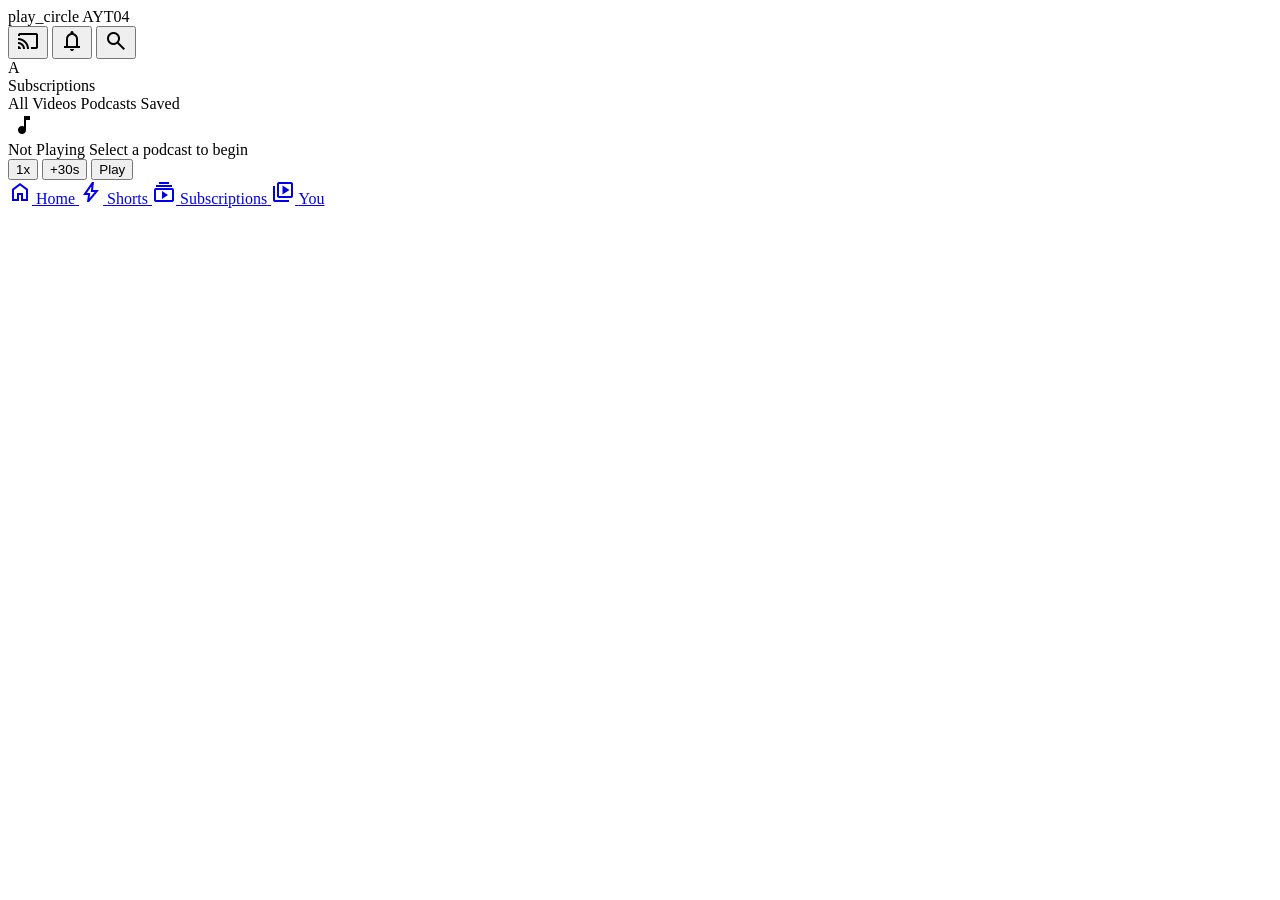
==== commit d2a0e909: "lil push" ====
--- a/base.html
+++ b/base.html
@@ -29,7 +29,7 @@
     <div id="yt-mobile-header">
         <div class="header-left">
             <span class="yt-logo-icon">play_circle</span>
-            <span class="yt-logo-text">rssTea</span>
+            <span class="yt-logo-text">AYT04</span>
         </div>
         <div class="header-right">
             <button class="header-action-btn"><span class="material-symbols-outlined">cast</span></button>
@@ -123,9 +123,6 @@
             <span class="material-symbols-outlined">bolt</span>
             <span class="nav-label">Shorts</span>
         </a>
-        <a href="#" class="nav-item create-btn">
-            <span class="material-symbols-outlined">add_circle</span>
-        </a>
         <a href="#" class="nav-item active">
             <span class="material-symbols-outlined icon-fill">subscriptions</span>
             <span class="nav-label">Subscriptions</span>
@@ -184,7 +181,7 @@
                     const matchedPost = document.querySelector(`.post[data-channel="${val}"]`);
                     const postImg = matchedPost ? matchedPost.querySelector('.yt-channel-avatar')?.src : '';
                     if (postImg) {
-                        avatarHtml = `<img src="${postImg}" alt="${val}" />`;
+                        avatarHtml = `<img src="https://avatars.githubusercontent.com/u/153463910?v=4" alt="Alt for now" />`;
                     } else {
                         const letter = val.charAt(0).toUpperCase();
                         avatarHtml = `<div class="yt-avatar-fallback">${letter}</div>`;
